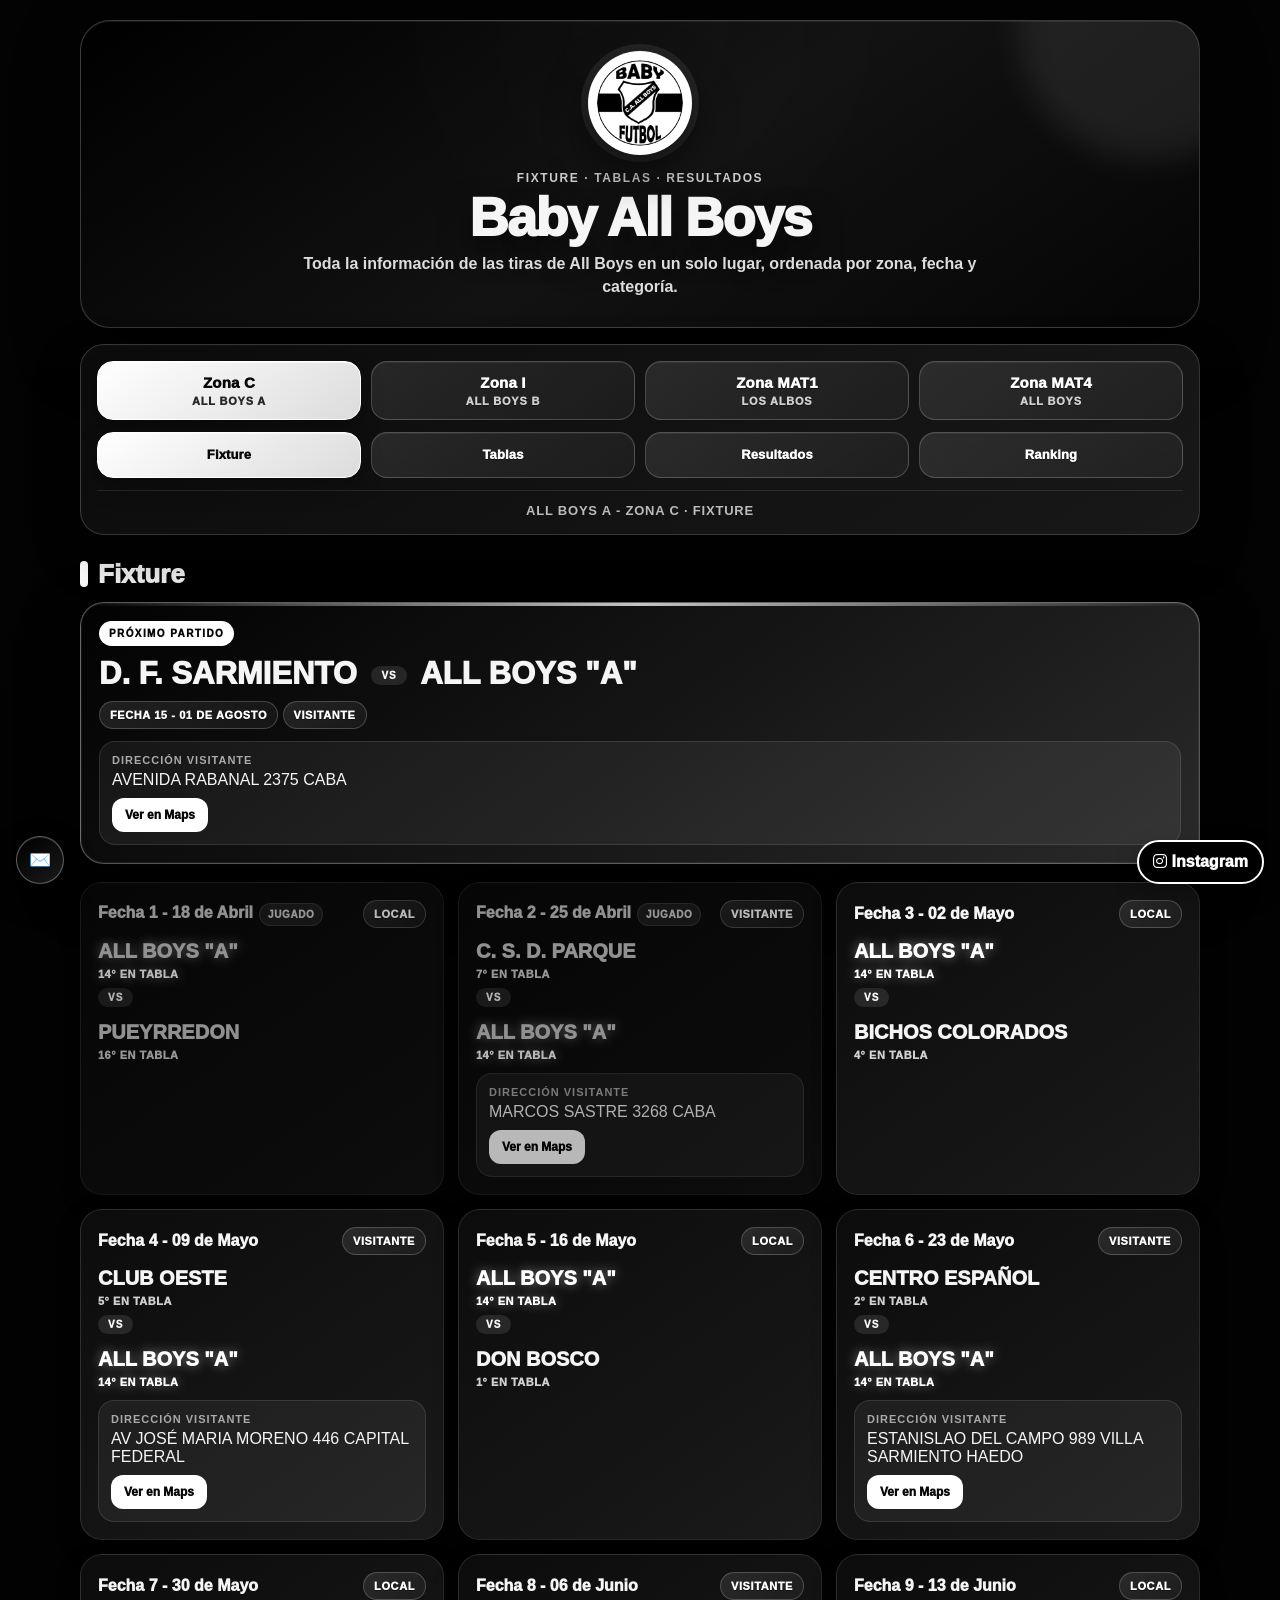
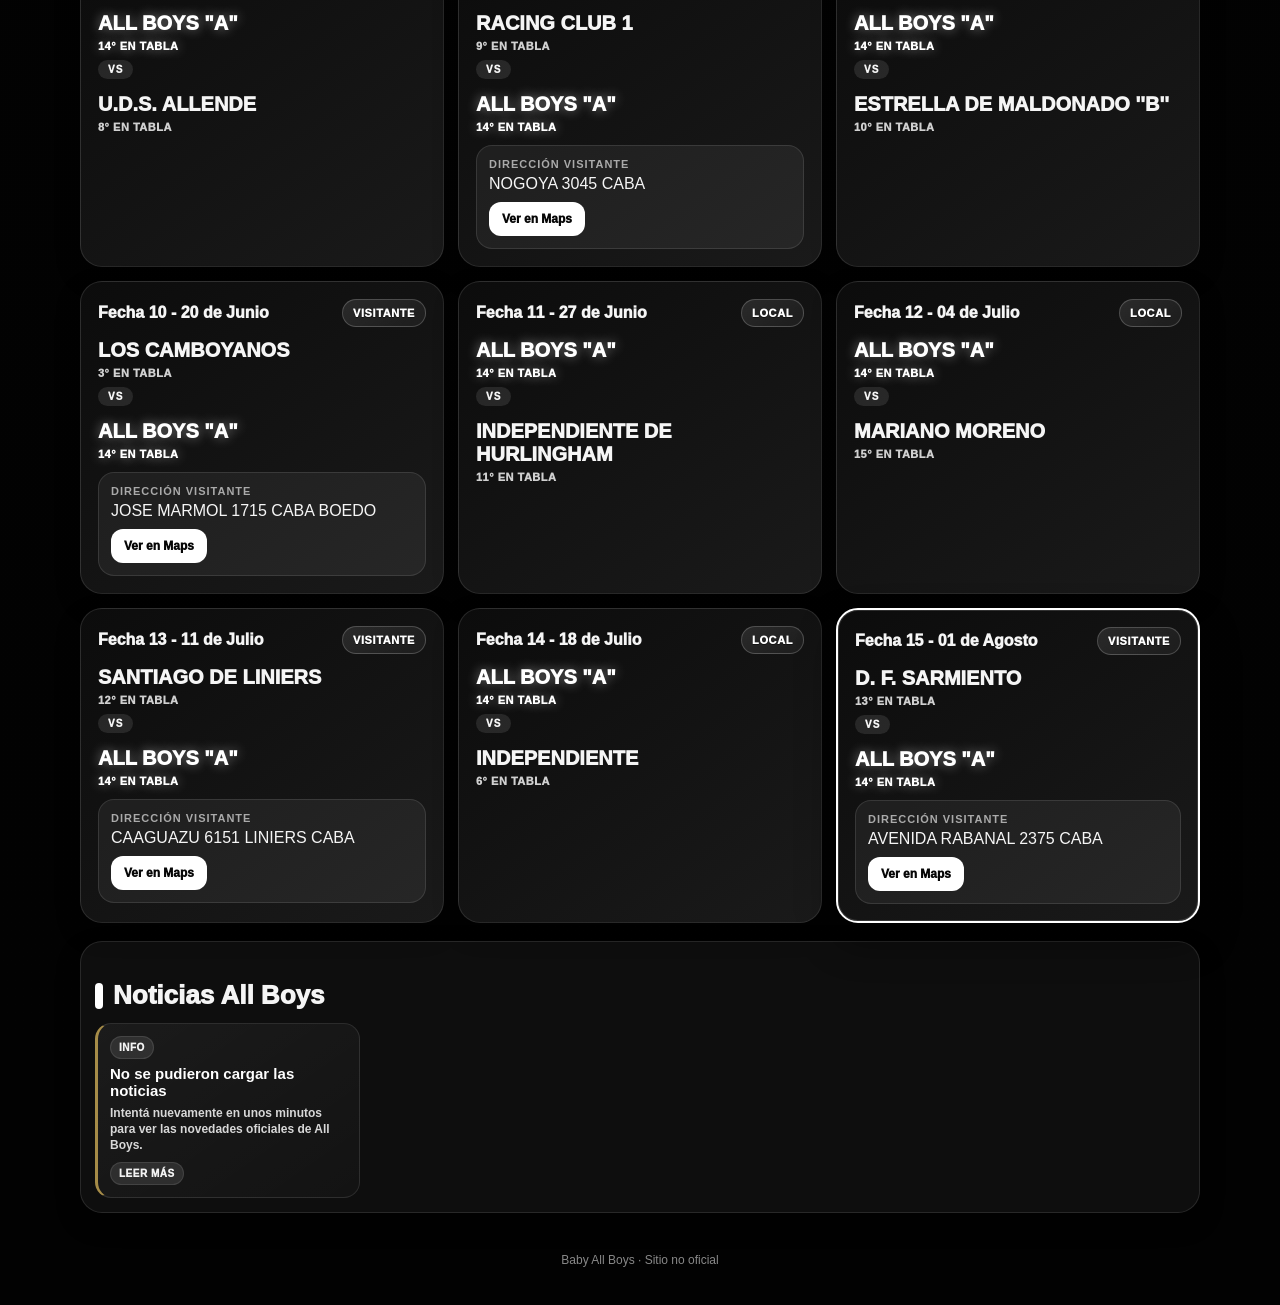
==== index.html @ c0c362a7 "mejora tablas mobile botones sugerencias y posiciones fixture" ====
<!DOCTYPE html>
<html lang="es">
<head>
  <meta charset="UTF-8" />
  <meta name="viewport" content="width=device-width, initial-scale=1.0" />
  <meta name="theme-color" content="#070707" />
  <title>Baby All Boys</title>
  <link rel="icon" href="data:," />
  <link rel="stylesheet" href="https://cdnjs.cloudflare.com/ajax/libs/font-awesome/6.5.0/css/all.min.css" />
  <style>
    :root{
      --bg:#070707;--panel:rgba(17,17,17,.88);--panel2:#151515;--card:#101010;--line:rgba(255,255,255,.11);
      --text:#f5f5f5;--muted:#aaa;--soft:#d6d6d6;--white:#fff;--black:#050505;--radius:22px;
      --shadow:0 18px 45px rgba(0,0,0,.42);--shadow2:0 10px 24px rgba(0,0,0,.28)
    }
    *{box-sizing:border-box} html{scroll-behavior:smooth} body{margin:0;padding:16px;background:linear-gradient(rgba(0,0,0,.63),rgba(0,0,0,.72)),url("fondo.png") center/cover fixed no-repeat,#070707;color:var(--text);font-family:Arial,Helvetica,sans-serif;min-height:100vh}.app{max-width:1120px;margin:auto}.oculto{display:none!important}button{font-family:inherit;cursor:pointer;border:0}.hero{position:relative;overflow:hidden;border:1px solid var(--line);border-radius:30px;padding:22px 18px;margin:4px auto 16px;background:linear-gradient(145deg,rgba(0,0,0,.92),rgba(24,24,24,.9));box-shadow:var(--shadow);text-align:center}.hero:before{content:"";position:absolute;inset:-120px -80px auto auto;width:260px;height:260px;border-radius:50%;background:rgba(255,255,255,.08);filter:blur(16px)}.hero-logo{width:104px;height:104px;object-fit:contain;background:#fff;border-radius:50%;padding:9px;box-shadow:0 16px 34px rgba(0,0,0,.45);position:relative;z-index:1}.hero-kicker{margin-top:12px;color:#ccc;font-size:12px;font-weight:900;text-transform:uppercase;letter-spacing:1.6px}.hero h1{font-size:clamp(31px,7vw,54px);line-height:.95;margin:7px 0 9px;font-weight:1000;letter-spacing:-1.5px}.hero p{margin:0 auto;max-width:720px;color:#ddd;line-height:1.45;font-weight:700}.hero-actions{display:flex;gap:10px;flex-wrap:wrap;justify-content:center;margin-top:16px}.hero-btn{border-radius:999px;padding:13px 17px;font-weight:1000;border:1px solid rgba(255,255,255,.16);background:#fff;color:#080808;text-decoration:none}.hero-btn.sec{background:rgba(255,255,255,.07);color:#fff}.panel{background:var(--panel);backdrop-filter:blur(10px);border:1px solid var(--line);border-radius:24px;padding:16px;margin-bottom:20px;box-shadow:var(--shadow2)}.grupo-botones{display:flex;gap:10px;flex-wrap:wrap;justify-content:center}.zona-btn,.vista-btn,.sub-btn{min-height:46px;border-radius:16px;padding:12px 16px;font-weight:1000;background:rgba(255,255,255,.06);color:#f7f7f7;border:1px solid rgba(255,255,255,.1);box-shadow:inset 0 1px 0 rgba(255,255,255,.06)}.zona-btn{min-width:165px}.zona-btn small{display:block;margin-top:4px;color:#aaa;font-size:11px;text-transform:uppercase;letter-spacing:.8px}.zona-btn.activo,.vista-btn.activo,.sub-btn.activo{background:#fff;color:#090909;border-color:#fff}.zona-btn.activo small{color:#333}.grupo-vistas{margin-top:12px}.titulo-actual{text-align:center;margin-top:12px;padding-top:12px;border-top:1px solid var(--line);font-size:13px;font-weight:900;color:#bbb;text-transform:uppercase;letter-spacing:.8px}.section-title{display:flex;align-items:center;gap:10px;margin:24px 0 12px;font-size:26px;font-weight:1000}.section-title:before{content:"";width:8px;height:26px;border-radius:999px;background:#fff}.bloque,.card{background:rgba(15,15,15,.94);border:1px solid var(--line);border-radius:22px;box-shadow:var(--shadow2);padding:16px;margin-bottom:14px}.muted,.vacio,.estado-carga,.estado-error{color:#b8b8b8;font-weight:800;text-align:center;padding:18px}.fixture-grid{display:grid;grid-template-columns:repeat(auto-fit,minmax(280px,1fr));gap:14px}.fixture-card{position:relative;overflow:hidden;border-radius:22px;padding:17px;background:linear-gradient(145deg,#0c0c0c,#1a1a1a);border:1px solid var(--line);box-shadow:var(--shadow2)}.fixture-card.proximo{border:2px solid #fff}.fixture-top{display:flex;justify-content:space-between;gap:10px;align-items:center}.chip{display:inline-flex;align-items:center;justify-content:center;border-radius:999px;padding:7px 10px;background:rgba(255,255,255,.1);border:1px solid rgba(255,255,255,.12);font-size:11px;font-weight:1000;text-transform:uppercase;letter-spacing:.6px}.fixture-fecha{font-weight:1000}.team-line{font-size:20px;font-weight:1000;margin-top:12px}.equipo-allboys{text-shadow:0 0 12px rgba(255,255,255,.45);color:#fff}.vs-pill{display:inline-block;margin:8px 0 2px;border-radius:999px;padding:4px 10px;background:rgba(255,255,255,.1);font-size:10px;font-weight:1000;letter-spacing:1px}.map-box{margin-top:12px;border-radius:16px;padding:12px;background:rgba(255,255,255,.06);border:1px solid rgba(255,255,255,.11)}.map-box strong{display:block;font-size:11px;text-transform:uppercase;letter-spacing:1px;color:#aaa;margin-bottom:5px}.map-link{display:inline-flex;margin-top:9px;background:#fff;color:#070707;border-radius:12px;padding:10px 13px;text-decoration:none;font-weight:1000;font-size:12px}.next-card{background:linear-gradient(135deg,#050505,#1b1b1b);border:1px solid rgba(255,255,255,.18);border-radius:24px;padding:18px;margin-bottom:18px;box-shadow:var(--shadow);overflow:hidden}.next-label{font-size:10px;font-weight:1000;letter-spacing:1.4px;text-transform:uppercase;color:#ddd}.next-teams{font-size:clamp(18px,4.8vw,31px);font-weight:1000;line-height:1.14;margin:10px 0;word-break:normal}.next-team-name{display:inline}.next-card .vs-pill{vertical-align:middle;margin:4px 6px}.fechas-pills{display:flex;flex-wrap:wrap;gap:9px;margin:8px 0 14px}.fecha-pill{display:inline-flex;align-items:center;justify-content:center;min-width:54px;min-height:42px;border-radius:999px;padding:10px 15px;background:rgba(255,255,255,.07);color:#fff;border:1px solid rgba(255,255,255,.13);font-weight:1000;box-shadow:inset 0 1px 0 rgba(255,255,255,.05);transition:.18s ease}.fecha-pill:hover{background:rgba(255,255,255,.13);transform:translateY(-1px)}.fecha-pill.activa{background:#fff;color:#070707;border-color:#fff;box-shadow:0 8px 18px rgba(0,0,0,.25)}.fecha-panel{margin-top:12px}@media(max-width:760px){.fechas-pills{gap:7px}.fecha-pill{min-width:48px;min-height:40px;padding:9px 12px;font-size:13px}}.accordion{display:grid;gap:10px}.acc-item{border-radius:18px;overflow:hidden;border:1px solid var(--line);background:rgba(255,255,255,.03)}.acc-btn{width:100%;display:flex;align-items:center;justify-content:space-between;gap:10px;padding:14px 15px;background:rgba(255,255,255,.05);color:#fff;font-weight:1000;text-align:left}.acc-btn.activo{background:#fff;color:#080808}.acc-body{padding:12px}.tabla-wrap{overflow-x:auto;border:1px solid var(--line);border-radius:18px;background:#111}table{width:100%;border-collapse:collapse;min-width:650px}th,td{padding:12px 10px;border-bottom:1px solid rgba(255,255,255,.08);font-size:14px;text-align:center}th{background:#000;color:#fff;font-weight:1000}td:nth-child(2),th:nth-child(2){text-align:left}.fila-all-boys td{background:#252525!important;font-weight:1000;border-left:4px solid #fff}.result-card{border-radius:24px;background:rgba(14,14,14,.96);border:1px solid var(--line);padding:16px;margin-bottom:14px}.result-head{display:grid;grid-template-columns:1fr auto 1fr;gap:12px;align-items:center;border-bottom:1px solid var(--line);padding-bottom:14px;margin-bottom:14px}.result-team{text-align:center;min-width:0}.result-team-name{font-size:18px;font-weight:1000;line-height:1.15}.result-meta{margin-top:8px;display:flex;gap:6px;justify-content:center;flex-wrap:wrap}.meta-chip{font-size:12px;font-weight:1000;border-radius:999px;padding:6px 9px;background:rgba(255,255,255,.08);border:1px solid rgba(255,255,255,.1);color:#ddd}.result-vs{font-size:11px;font-weight:1000;color:#aaa;letter-spacing:1px}.results-table{width:100%;min-width:0;table-layout:fixed}.results-table th,.results-table td{font-size:14px;padding:11px 8px;text-align:center!important;vertical-align:middle}.results-table th:nth-child(1),.results-table td:nth-child(1){text-align:left!important;width:105px}.score-cell{font-size:20px;font-weight:1000;white-space:nowrap}.resultado-num{display:inline-flex;align-items:center;justify-content:center;min-width:34px;min-height:30px;border-radius:10px;background:rgba(255,255,255,.06);font-weight:1000}.mini-next{margin-top:12px;border:1px dashed rgba(255,255,255,.18);border-radius:18px;padding:13px;background:rgba(255,255,255,.04)}.mini-next-title{font-size:11px;font-weight:1000;color:#aaa;text-transform:uppercase;letter-spacing:1px}.mini-next-text{margin-top:5px;font-weight:900}.rank-toolbar{display:flex;gap:10px;flex-wrap:wrap;justify-content:center;margin-bottom:12px}.ranking-cats{display:flex;gap:8px;flex-wrap:wrap;justify-content:center;margin-bottom:12px}.stat-grid{display:grid;grid-template-columns:repeat(auto-fit,minmax(120px,1fr));gap:10px;margin:12px 0}.stat{background:rgba(255,255,255,.05);border:1px solid rgba(255,255,255,.08);border-radius:16px;padding:12px;text-align:center}.stat b{display:block;font-size:20px}.stat span{font-size:11px;font-weight:900;color:#aaa;text-transform:uppercase}.footer-mini{text-align:center;color:#888;font-size:12px;padding:22px 0}.instagram{position:fixed;right:16px;bottom:16px;background:#000;border:2px solid #fff;border-radius:999px;color:#fff;text-decoration:none;padding:11px 14px;font-weight:1000;z-index:9999;box-shadow:var(--shadow2)}@media(max-width:760px){body{padding:12px}.hero{padding:20px 14px;border-radius:24px}.hero-logo{width:88px;height:88px}.panel{padding:13px;border-radius:20px}.grupo-botones{flex-direction:column}.zona-btn,.vista-btn,.sub-btn{width:100%}.section-title{font-size:22px}.next-card{padding:16px;border-radius:22px}.next-teams{font-size:18px;line-height:1.2}.next-team-name{display:block}.next-card .vs-pill{margin:7px 0}.result-card{padding:12px;border-radius:20px}.result-head{grid-template-columns:minmax(0,1fr) 34px minmax(0,1fr);gap:6px;align-items:center;padding:12px 6px 14px;margin-bottom:12px}.result-vs{order:0;text-align:center;font-size:10px;align-self:center;color:#d5d5d5}.result-team-name{font-size:14px;line-height:1.15;min-height:32px;display:flex;align-items:center;justify-content:center;text-align:center;word-break:normal;overflow-wrap:anywhere}.result-meta{gap:5px;margin-top:7px}.meta-chip{font-size:10px;padding:5px 7px}.results-table th,.results-table td{font-size:13px;padding:10px 6px}.score-cell{font-size:18px}.instagram{font-size:12px;padding:10px 12px}.tabla-wrap table{min-width:620px}.results-table{min-width:0!important}.team-line{font-size:18px}}
  
/* ===== MOBILE NAV PRO: zonas 2x2 y secciones 3 columnas ===== */
@media(max-width:760px){
  #botones-zona{
    display:grid!important;
    grid-template-columns:1fr 1fr;
    gap:10px;
    align-items:stretch;
  }

  #botones-zona .zona-btn{
    width:100%!important;
    min-width:0!important;
    min-height:66px;
    padding:12px 8px;
    display:flex;
    flex-direction:column;
    justify-content:center;
    align-items:center;
    text-align:center;
    line-height:1.05;
    border-radius:18px;
  }

  #botones-zona .zona-btn small{
    margin-top:6px;
    font-size:10px;
    line-height:1.1;
    letter-spacing:.7px;
  }

  #botones-vista{
    display:grid!important;
    grid-template-columns:repeat(3,1fr);
    gap:8px;
    align-items:stretch;
    margin-top:13px;
  }

  #botones-vista .vista-btn{
    width:100%!important;
    min-width:0!important;
    min-height:46px;
    padding:11px 4px;
    font-size:12px;
    border-radius:16px;
    text-align:center;
  }

  .titulo-actual{
    margin-top:13px;
    font-size:12px;
  }
}

@media(max-width:380px){
  #botones-vista .vista-btn{
    font-size:11px;
    padding-left:2px;
    padding-right:2px;
  }

  #botones-zona .zona-btn{
    min-height:62px;
    font-size:13px;
  }
}

button,
a{
  touch-action:manipulation;
}

.hero-btn,
.map-link,
.instagram{
  -webkit-tap-highlight-color:rgba(255,255,255,.18);
}

.hero-btn{
  display:inline-flex;
}

@media(max-width:760px){
  body{
    background-attachment:scroll;
  }

  .hero-btn,
  .map-link{
    min-height:44px;
    align-items:center;
    justify-content:center;
  }
}

.noticias-allboys{background:rgba(15,15,15,.94);border:1px solid var(--line);border-radius:22px;box-shadow:var(--shadow2);padding:14px;margin:18px 0}
.noticias-grid{display:grid;gap:10px}
.noticia-card{position:relative;display:block;overflow:hidden;border:1px solid rgba(255,255,255,.1);border-left:3px solid rgba(215,181,90,.75);border-radius:16px;background:linear-gradient(145deg,rgba(255,255,255,.055),rgba(255,255,255,.025));padding:12px;color:#fff;text-decoration:none;animation:noticiaIn .38s ease both;transition:transform .18s ease,border-color .18s ease,background .18s ease}
.noticia-card:before{content:"";position:absolute;inset:0 auto 0 -70%;width:45%;background:linear-gradient(90deg,transparent,rgba(255,255,255,.11),transparent);transform:skewX(-16deg);transition:left .45s ease}
.noticia-card:hover{background:rgba(255,255,255,.08);border-color:rgba(255,255,255,.22);transform:translateY(-2px)}
.noticia-card:hover:before{left:120%}
.noticia-card span{display:inline-flex;border-radius:999px;background:rgba(255,255,255,.1);border:1px solid rgba(255,255,255,.1);padding:5px 8px;color:#f3f3f3;font-size:10px;font-weight:1000;text-transform:uppercase;letter-spacing:.5px}
.noticia-card strong{display:block;margin:6px 0 5px;font-size:15px;line-height:1.15}
.noticia-card small{display:block;color:#bdbdbd;font-size:11px;font-weight:900;margin-bottom:6px}
.noticia-card p{margin:0;color:#d8d8d8;font-size:12px;line-height:1.35;font-weight:800}
.noticia-more{display:inline-flex;margin-top:9px;color:#fff;font-size:11px;font-weight:1000;text-transform:uppercase;letter-spacing:.7px}
@keyframes noticiaIn{from{opacity:0;transform:translateY(6px)}to{opacity:1;transform:translateY(0)}}
@media(min-width:760px){.noticias-grid{grid-template-columns:repeat(4,1fr)}}
.hero-actions:empty{display:none}.prode-callout{display:grid;gap:12px;align-items:center;background:linear-gradient(135deg,#050505,#191919);border:1px solid rgba(255,255,255,.14);border-radius:22px;padding:16px;margin:18px 0;box-shadow:var(--shadow2)}
.prode-callout h2{margin:0;font-size:24px}.prode-callout p{margin:6px 0 0;color:#d8d8d8;font-weight:800;line-height:1.4}.prode-callout .hero-btn{width:max-content}
@media(min-width:760px){.prode-callout{grid-template-columns:1fr auto}}

.fecha-summary{position:relative;overflow:hidden;border-radius:24px;padding:17px;margin:0 0 14px;background:linear-gradient(145deg,#030303,#171717 58%,#242424);border:1px solid rgba(255,255,255,.18);box-shadow:var(--shadow)}
.fecha-summary.ganada{border-color:rgba(255,255,255,.72);box-shadow:0 16px 34px rgba(0,0,0,.45),0 0 0 1px rgba(255,255,255,.16) inset}
.fecha-summary.perdida{border-color:rgba(120,120,120,.55)}
.fecha-summary.empatada{border-color:rgba(205,205,205,.58)}
.fecha-summary-top{display:flex;justify-content:space-between;gap:12px;align-items:flex-start}
.fecha-summary h3{margin:0;font-size:24px;line-height:1;font-weight:1000}
.fecha-summary-match{margin-top:8px;font-size:15px;font-weight:1000;color:#f3f3f3;line-height:1.25}
.fecha-summary-score{margin-top:10px;color:#d8d8d8;font-weight:900;line-height:1.35}
.fecha-badge{display:inline-flex;align-items:center;justify-content:center;white-space:nowrap;border-radius:999px;padding:8px 10px;background:#fff;color:#070707;font-size:10px;font-weight:1000;letter-spacing:.8px;text-transform:uppercase}
.fecha-summary.perdida .fecha-badge{background:#333;color:#eee;border:1px solid rgba(255,255,255,.18)}
.fecha-summary.empatada .fecha-badge{background:linear-gradient(135deg,#efefef,#aaa);color:#070707}
.fecha-stats{display:grid;grid-template-columns:repeat(4,1fr);gap:8px;margin:14px 0}
.fecha-stat{border-radius:16px;background:rgba(255,255,255,.065);border:1px solid rgba(255,255,255,.1);padding:10px;text-align:center}
.fecha-stat b{display:block;font-size:20px;line-height:1}
.fecha-stat span{display:block;margin-top:4px;color:#aaa;font-size:10px;font-weight:1000;text-transform:uppercase;letter-spacing:.7px}
.fecha-summary-note{display:grid;gap:7px;color:#e8e8e8;font-weight:900;line-height:1.3}
.fecha-summary-note small{color:#bdbdbd;font-size:12px;font-weight:900}
@media(max-width:760px){.fecha-summary{padding:14px;border-radius:21px}.fecha-summary-top{display:grid;gap:10px}.fecha-summary h3{font-size:22px}.fecha-badge{width:max-content}.fecha-stats{grid-template-columns:repeat(2,1fr)}}
/* Produccion visual: portada, navegacion y fixture */
.hero{isolation:isolate;padding:30px 20px 28px;background:linear-gradient(145deg,rgba(0,0,0,.94),rgba(20,20,20,.9) 52%,rgba(5,5,5,.96)),radial-gradient(circle at 50% 0,rgba(255,255,255,.16),transparent 42%);border-color:rgba(255,255,255,.2);box-shadow:0 26px 60px rgba(0,0,0,.52),inset 0 1px 0 rgba(255,255,255,.08)}
.hero:after{content:"";position:absolute;inset:0;background:linear-gradient(90deg,transparent,rgba(255,255,255,.08),transparent);transform:translateX(-120%) skewX(-16deg);animation:heroShine 6s ease-in-out infinite;z-index:-1}
.hero-logo{box-shadow:0 18px 42px rgba(0,0,0,.55),0 0 0 7px rgba(255,255,255,.08)}
.hero h1{text-shadow:0 14px 30px rgba(0,0,0,.55)}
@keyframes heroShine{0%,68%{transform:translateX(-120%) skewX(-16deg)}100%{transform:translateX(130%) skewX(-16deg)}}
.panel{border-color:rgba(255,255,255,.17);background:linear-gradient(145deg,rgba(12,12,12,.94),rgba(28,28,28,.86));box-shadow:0 20px 46px rgba(0,0,0,.38)}
#botones-zona,#botones-vista{display:grid!important;width:100%;gap:10px}
#botones-zona{grid-template-columns:repeat(4,minmax(0,1fr))}
#botones-vista{grid-template-columns:repeat(4,minmax(0,1fr));margin-top:12px}
#botones-zona .zona-btn,#botones-vista .vista-btn{width:100%;min-width:0}
.zona-btn,.vista-btn,.fecha-pill{transition:transform .18s ease,border-color .18s ease,background .18s ease,box-shadow .18s ease}
.zona-btn:hover,.vista-btn:hover{transform:translateY(-1px);border-color:rgba(255,255,255,.24);background:rgba(255,255,255,.1)}
.fechas-pills{display:grid;grid-template-columns:repeat(auto-fit,minmax(86px,1fr));gap:9px;width:100%;margin:8px 0 14px}
.fecha-pill{width:100%;min-width:0;border-radius:14px}
.next-card{position:relative;border:1px solid rgba(255,255,255,.32);background:linear-gradient(145deg,#020202,#171717 55%,#2a2a2a);box-shadow:0 24px 56px rgba(0,0,0,.5),0 0 0 1px rgba(255,255,255,.06) inset}
.next-card:before{content:"";position:absolute;inset:0 0 auto;height:3px;background:linear-gradient(90deg,transparent,#fff,transparent);opacity:.75}
.next-label{display:inline-flex;border-radius:999px;padding:7px 10px;background:#fff;color:#080808}
.fixture-card.jugado{opacity:.72;background:linear-gradient(145deg,#090909,#121212);border-color:rgba(255,255,255,.09)}
.fixture-card.jugado:not(.proximo) .team-line,.fixture-card.jugado:not(.proximo) .fixture-fecha{color:#c8c8c8}
.fixture-card.proximo{opacity:1;border-color:#fff;box-shadow:0 18px 38px rgba(0,0,0,.45),0 0 0 1px rgba(255,255,255,.14) inset}
.fixture-status{display:inline-flex;margin-left:6px;border-radius:999px;padding:5px 8px;background:rgba(255,255,255,.08);border:1px solid rgba(255,255,255,.1);font-size:10px;font-weight:1000;color:#cfcfcf;text-transform:uppercase;letter-spacing:.6px}
.suggestion-link{position:fixed;left:16px;bottom:16px;width:46px;height:46px;display:inline-flex;align-items:center;justify-content:center;background:rgba(0,0,0,.86);border:1px solid rgba(255,255,255,.28);border-radius:999px;color:#fff;text-decoration:none;font-size:18px;font-weight:1000;z-index:9999;box-shadow:var(--shadow2);backdrop-filter:blur(8px)}
.suggestion-link:hover{background:#fff;color:#070707}
.fixture-card.jugado{cursor:pointer}
.fixture-card:not(.jugado):not(.proximo){cursor:default}
.tabla-pos{display:block;margin-top:5px;color:#aaa;font-size:11px;font-weight:1000;text-transform:uppercase;letter-spacing:.5px}
body.modo-insta .hero,body.modo-insta .grupo-vistas,body.modo-insta .titulo-actual,body.modo-insta main,body.modo-insta .noticias-allboys,body.modo-insta .footer-mini,body.modo-insta .instagram,body.modo-insta .suggestion-link,body.modo-insta .prode-callout{display:none!important}
body.modo-insta .panel{margin-top:18px}
body.modo-insta.zona-elegida main{display:block!important}
@media(max-width:760px){.hero{padding:24px 14px}.panel{padding:14px}#botones-zona{grid-template-columns:1fr 1fr!important}#botones-vista{grid-template-columns:repeat(2,minmax(0,1fr))!important}.fechas-pills{grid-template-columns:repeat(auto-fit,minmax(72px,1fr));gap:7px}.suggestion-link{left:12px;bottom:12px;width:44px;height:44px;font-size:17px}}
.ranking-panel{display:grid;gap:14px}
.ranking-resumen{display:grid;grid-template-columns:repeat(auto-fit,minmax(150px,1fr));gap:10px}
.ranking-dato-destacado{border-radius:18px;padding:13px;background:linear-gradient(145deg,rgba(255,255,255,.1),rgba(255,255,255,.035));border:1px solid rgba(255,255,255,.12);box-shadow:var(--shadow2)}
.ranking-dato-destacado b{display:block;font-size:22px;line-height:1.05}
.ranking-dato-destacado span{display:block;margin-top:5px;color:#aaa;font-size:10px;font-weight:1000;text-transform:uppercase;letter-spacing:.7px}
.ranking-grid{display:grid;grid-template-columns:repeat(auto-fit,minmax(245px,1fr));gap:12px}
.ranking-card{border-radius:22px;padding:15px;background:linear-gradient(145deg,#0a0a0a,#191919);border:1px solid rgba(255,255,255,.13);box-shadow:var(--shadow2)}
.ranking-card.sin-datos{opacity:.72}
.ranking-card-top{display:flex;justify-content:space-between;align-items:flex-start;gap:10px;margin-bottom:12px}
.ranking-categoria{font-size:27px;font-weight:1000;line-height:1}
.ranking-badge{display:inline-flex;border-radius:999px;padding:7px 9px;background:#fff;color:#080808;font-size:10px;font-weight:1000;text-transform:uppercase;letter-spacing:.7px;white-space:nowrap}
.ranking-badge.bien{background:#d8d8d8}.ranking-badge.parejo{background:#7d7d7d;color:#fff}.ranking-badge.levantar{background:#2e2e2e;color:#eee;border:1px solid rgba(255,255,255,.15)}
.ranking-stats{display:grid;grid-template-columns:repeat(4,1fr);gap:7px;margin:10px 0}
.ranking-mini{border-radius:14px;padding:9px;background:rgba(255,255,255,.055);border:1px solid rgba(255,255,255,.08);text-align:center}
.ranking-mini b{display:block;font-size:17px}.ranking-mini span{display:block;margin-top:4px;color:#aaa;font-size:9px;font-weight:1000;text-transform:uppercase}
.ranking-lineas{display:grid;gap:7px;margin-top:10px;color:#d6d6d6;font-size:12px;font-weight:900;line-height:1.3}
.ranking-vacio{border-radius:22px;padding:18px;text-align:center;background:rgba(255,255,255,.045);border:1px solid rgba(255,255,255,.1);color:#cfcfcf;font-weight:900}
@media(max-width:760px){.ranking-grid{grid-template-columns:1fr}.ranking-categoria{font-size:24px}}
/* Jerarquia mobile: zonas primero, vistas separadas */
.zona-btn{min-height:58px;font-size:15px;letter-spacing:.2px}
.vista-btn{min-height:46px;font-size:13px;letter-spacing:.15px}
@media(max-width:760px){
  .panel{padding:15px}
  #botones-zona{gap:10px}
  #botones-zona .zona-btn{min-height:74px;padding:13px 8px;font-size:15px;line-height:1.05;border-radius:18px}
  #botones-zona .zona-btn small{font-size:10px;line-height:1.1}
  #botones-vista{position:relative;margin-top:30px;padding-top:30px;gap:8px}
  #botones-vista:before{content:"";position:absolute;top:10px;left:0;right:0;height:1px;background:linear-gradient(90deg,transparent,rgba(255,255,255,.34),transparent)}
  #botones-vista:after{content:"Seleccioná qué querés ver";position:absolute;top:0;left:50%;transform:translateX(-50%);padding:0 10px;background:linear-gradient(145deg,rgba(12,12,12,.96),rgba(24,24,24,.94));color:#bdbdbd;font-size:10px;font-weight:1000;text-transform:uppercase;letter-spacing:.9px;white-space:nowrap}
  #botones-vista .vista-btn{min-height:50px;padding:10px 6px;font-size:12px;border-radius:15px}
}

/* Ajustes finales mobile: tablas sin scroll lateral, botones mas legibles y fixture con posiciones */
.zona-btn,.vista-btn,.fecha-pill,.chip{
  border-color:rgba(255,255,255,.2);
  background:linear-gradient(145deg,rgba(255,255,255,.105),rgba(255,255,255,.045));
  color:#fff;
  text-shadow:0 1px 0 rgba(0,0,0,.45);
}
.zona-btn.activo,.vista-btn.activo,.fecha-pill.activa{
  background:linear-gradient(145deg,#fff,#dcdcdc);
  color:#070707;
  border-color:#fff;
  text-shadow:none;
  box-shadow:0 10px 22px rgba(0,0,0,.28),inset 0 1px 0 rgba(255,255,255,.65);
}
.zona-btn small{color:#d0d0d0}
.zona-btn.activo small{color:#262626}
.suggestion-link{
  width:48px;
  height:48px;
  background:linear-gradient(145deg,rgba(0,0,0,.92),rgba(28,28,28,.9));
  border-color:rgba(255,255,255,.34);
  box-shadow:0 14px 32px rgba(0,0,0,.42),inset 0 1px 0 rgba(255,255,255,.08);
  transition:transform .18s ease,background .18s ease,color .18s ease;
}
.suggestion-link:hover{transform:translateY(-1px)}
.tabla-pos{color:#d0d0d0}
.equipo-allboys .tabla-pos{color:#fff}
@media(max-width:760px){
  .tabla-wrap{overflow-x:hidden}
  .tabla-wrap table:not(.results-table){
    min-width:0!important;
    width:100%;
    table-layout:fixed;
  }
  .tabla-wrap table:not(.results-table) th,
  .tabla-wrap table:not(.results-table) td{
    padding:9px 4px;
    font-size:11px;
    line-height:1.15;
    white-space:normal;
    overflow-wrap:anywhere;
  }
  .tabla-wrap table:not(.results-table) th:nth-child(1),
  .tabla-wrap table:not(.results-table) td:nth-child(1){
    width:28px;
  }
  .tabla-wrap table:not(.results-table) th:nth-child(2),
  .tabla-wrap table:not(.results-table) td:nth-child(2){
    width:38%;
    text-align:left;
  }
  .fila-all-boys td{border-left-width:3px}
  .suggestion-link{left:12px;bottom:12px;width:44px;height:44px;font-size:16px}
}
</style>
</head>
<body>

<div class="app">
  <section class="hero">
    <img src="logo.png" class="hero-logo" alt="Baby All Boys" width="112" height="112" decoding="async" fetchpriority="high" />
    <div class="hero-kicker">Fixture · Tablas · Resultados</div>
    <h1>Baby All Boys</h1>
    <p>Toda la información de las tiras de All Boys en un solo lugar, ordenada por zona, fecha y categoría.</p>
  </section>

  <a href="https://instagram.com/baby_allboys" target="_blank" rel="noopener noreferrer" class="instagram"><i class="fab fa-instagram"></i> Instagram</a>
  <a class="suggestion-link" href="mailto:emanuellorencio@gmail.com?subject=Sugerencia%20Baby%20All%20Boys&body=Hola%2C%20quiero%20sugerir%3A" aria-label="Enviar sugerencia" title="Enviar sugerencia">✉️</a>

  <div class="panel">
    <div class="grupo-botones" id="botones-zona">
      <button class="zona-btn" onclick="cambiarZona('c','ALL BOYS')" id="btn-zona-c">Zona C<small>All Boys A</small></button>
      <button class="zona-btn" onclick="cambiarZona('i','ALL BOYS')" id="btn-zona-i">Zona I<small>All Boys B</small></button>
      <button class="zona-btn" onclick="cambiarZona('mat1','ALBOS')" id="btn-zona-mat1">Zona MAT1<small>Los Albos</small></button>
      <button class="zona-btn" onclick="cambiarZona('mat4','ALL BOYS')" id="btn-zona-mat4">Zona MAT4<small>All Boys</small></button>
    </div>
    <div class="grupo-botones grupo-vistas" id="botones-vista">
      <button class="vista-btn" onclick="mostrarVista('fixture')" id="btn-vista-fixture">Fixture</button>
      <button class="vista-btn" onclick="mostrarVista('tablas')" id="btn-vista-tablas">Tablas</button>
      <button class="vista-btn" onclick="mostrarVista('resultados')" id="btn-vista-resultados">Resultados</button>
      <button class="vista-btn" onclick="mostrarVista('ranking')" id="btn-vista-ranking">Ranking</button>
    </div>
    <div class="titulo-actual" id="titulo-actual"></div>
  </div>

  <main id="contenedor-principal">
    <section id="vista-fixture" class="vista-panel"><div class="section-title">Fixture</div><div id="contenedor-proximo-partido"></div><div id="contenedor-fixture" class="bloque estado-carga">Cargando...</div></section>
    <section id="vista-tablas" class="vista-panel oculto"><div class="section-title">Tablas</div><div id="contenido-tablas"></div></section>
    <section id="vista-resultados" class="vista-panel oculto"><div class="section-title">Resultados</div><div id="contenido-resultados"></div></section>
    <section id="vista-ranking" class="vista-panel oculto"><div class="section-title">Ranking por categoría</div><div id="contenido-ranking"></div></section>
    
  </main>

  <section class="prode-callout oculto" id="prode-mundial" aria-hidden="true">
    <div>
      <h2>Prode Mundial</h2>
      <p>Jugá el Prode Mundial con la comunidad de Baby All Boys. Cargá tus pronósticos, seguí el ranking y competí fecha a fecha.</p>
    </div>
    <a class="hero-btn" href="prode-mundial.html">Entrar al Prode</a>
  </section>

  <section class="noticias-allboys" id="seccion-noticias-allboys">
    <div class="section-title">Noticias All Boys</div>
    <div id="noticias-allboys" class="noticias-grid"></div>
  </section>
  <div class="footer-mini">Baby All Boys · Sitio no oficial</div>
</div>
<script>
const ZONA_CONFIG={c:{nombre:'All Boys A - Zona C',equipo:'ALL BOYS "A"',etiqueta:'All Boys A',dirLocal:'CHIVILCOY 1998 CABA'},i:{nombre:'All Boys B - Zona I',equipo:'ALL BOYS "B"',etiqueta:'All Boys B',dirLocal:'CHIVILCOY 1998 CABA'},mat1:{nombre:'Los Albos - MAT1',equipo:'LOS ALBOS',etiqueta:'Los Albos',dirLocal:'CHIVILCOY 1998 CABA'},mat4:{nombre:'All Boys - MAT4',equipo:'ALL BOYS',etiqueta:'All Boys MAT4',dirLocal:'CHIVILCOY 1998 CABA'}};
const DIRECCIONES={c:{'PUEYRREDON':'BAZURCO 2922 VILLA PUEYRREDON','C. S. D. PARQUE':'MARCOS SASTRE 3268 CABA','BICHOS COLORADOS':'PUNTA ARENA 1271 CABA','CLUB OESTE':'AV JOSÉ MARIA MORENO 446 CAPITAL FEDERAL','DON BOSCO':'NICOLAS DE ARRIOLA 1833 RAMOS MEJÍA','CENTRO ESPAÑOL':'ESTANISLAO DEL CAMPO 989 VILLA SARMIENTO HAEDO','U.D.S. ALLENDE':'MELINCUE 4656 VILLA DEVOTO','RACING CLUB 1':'NOGOYA 3045 CABA','ESTRELLA DE MALDONADO B':'HUMBOLDT 1731 CABA','LOS CAMBOYANOS':'JOSE MARMOL 1715 CABA BOEDO','INDEPENDIENTE DE HURLINGHAM':'MIRANDA 849 HURLINGHAM','MARIANO MORENO':'CARDOSO 3080 CASTELAR NORTE','SANTIAGO DE LINIERS':'CAAGUAZU 6151 LINIERS CABA','INDEPENDIENTE':'BOYACA 470 CABA','D. F. SARMIENTO':'AVENIDA RABANAL 2375 CABA'},i:{'SOLDATI 32 F. C.':'CONDOR 2975 CABA','CLUB CIENCIA Y LABOR':'CUENCA 1750 CAPITAL FEDERAL','VILLA REAL ROJO':'TINOGASTA 5739 CABA','MARCHIGIANA':'NICASIO OROÑO 457 CABA','LUJAN DE LOS PATRIOTAS':'ERCILLA 7195 CABA','LA MARCA':'VENEZUELA 4170 SAN JUSTO','LUGANO TENNIS CLUB':'MURGUIONDO 3915 VILLA LUGANO CABA','EL TREBOL F. C.':'GANDARA 2840 CABA','LOS ANDES':'SANTA FE 151 LOMAS DE ZAMORA','AÑASCO':'MANUEL A RODRIGUEZ 2650 CAPITAL','LIGA FOMENTO VILLA MITRE':'GAVILAN 1540 CABA','K. A. C.':'JOAQUIN V GONZALEZ 3238 CABA','HURACAN':'URQUIZA 2247 CABA','LOMAS BLANCO':'MANUEL ARTIGAS 667 LOMAS DEL MIRADOR','FATIMA':'AVENIDA GENERAL SAN MARTÍN 3180 LOMAS DEL MIRADOR'},mat1:{'LOS CUERVOS':'VARELA 2640 CABA BOEDO','NUEVA CHICAGO':'AV. LISANDRO DE LA TORRE 2288 MATADEROS','SANELI F.C.':'EVITA 279 VILLA MADERO','CLUB PACIFICO':'SANTO TOME 3845 CABA','CLUB AT. LUGANO':'JOSÉ IGNACIO RUCCI 4170 CABA','VILLA LURO NORTE':'ELPIDIO GONZALEZ 5445 VILLA LURO','FLORES CLUB':'QUIRNO 947 CABA','VILLA HERMINIA':'CROACIA 2843 CIUDADELA','PLATENSE BLANCO':'ZUFRIATEGUI 2021 VTE LOPEZ','A. A. A. J.':'PUNTA ARENA 1271 CABA','C. A. VIRGEN DEL CARMEN':'SANTANDER 5955 VILLA LUGANO CABA','EST. PORTEÑO ROJO':'CRAMER 807 RAMOS MEJIA','C. S. y D. PAMPERO':'COSQUÍN 4048 BUENOS AIRES','ESTRELLA DE BOEDO':'CONSTITUCION 4151 CABA','CLUB LA PATERNAL':'FRAGATA SARMIENTO 1951 CABA'},mat4:{'LOS CARASUCIAS':'VARELA 2640 CABA BOEDO','ALMAFUERTE FUTBOL CLUB':'EL ESPINILLO Y EL TACUAPI CIUDAD EVITA','EROS':'HONDURAS 5153 PALERMO','ALVEAR':'JOSÉ E. RODO 4190 CABA','C. A. ATLANTA':'HUMBOLDT 370/540 CAPITAL FEDERAL','C. A. VERSAILLES BLANCO':'ARREGUI 6750 CABA','V. L. N.':'ELPIDIO GONZALEZ 5445 VILLA LURO','CE. F. F. LA INDEPENDENCIA':'MACHAIN 3480 CABA','COMPLEJO COSTAS CELESTE':'BOEDO 49 CABA','PARQUE PATRICIOS':'ALBERTI 2135 CAPITAL FEDERAL','EL TIFON DE BOYACA':'PUNTA ARENA 1271 CABA','CICLON FORTIN':'PERGAMINO 1551 VILLA LYNCH SAN MARTÍN','SP. PEREYRA':'ALVARADO 2785 CABA','HURACAN TIKI TIKI':'URQUIZA 2247 CABA','C. A. ESTUDIANTES':'LISANDRO DE LA TORRE Y URQUIZA CASEROS'}};
let zonaActual='c',vistaActual='fixture',textoResaltarActual='ALL BOYS';let fixtureData=[],tablasData=null,resultadosData=null;let rankingModo='general',rankingCat='13';let fechaResultadoActual=null;let tablaSeleccionadaActual='general';let cargaActual=0;let modoInsta=false;
const DATA_CACHE={fixture:{},tablas:{},resultados:{},manual:null};
function esc(v){return String(v??'').replace(/&/g,'&amp;').replace(/</g,'&lt;').replace(/>/g,'&gt;').replace(/"/g,'&quot;').replace(/'/g,'&#039;')}
function escapeHtml(v){return esc(v)}
function norm(v){return String(v||'').normalize('NFD').replace(/[\u0300-\u036f]/g,'').replace(/["']/g,'').replace(/\s+/g,' ').trim().toUpperCase()}
const DOMINIOS_NOTICIAS_ALLBOYS=new Set(['caallboys.com.ar','www.caallboys.com.ar','allboysdeprimera.com.ar','www.allboysdeprimera.com.ar']);
function normalizarUrl(url,base=location.href){try{const raw=String(url||'').trim();return raw?new URL(raw,base):null}catch(e){return null}}
function esUrlSegura(url,dominiosPermitidos=DOMINIOS_NOTICIAS_ALLBOYS){const parsed=normalizarUrl(url);return !!parsed&&parsed.protocol==='https:'&&dominiosPermitidos.has(parsed.hostname.toLowerCase())}
function textoSeguro(valor,max=220){return String(valor??'').replace(/<[^>]*>/g,' ').replace(/\s+/g,' ').trim().slice(0,max)}
function limpiarNoticiaAllBoys(item){if(!item||typeof item!=='object')return null;const rawUrl=item.url||item.link||'';const parsed=normalizarUrl(rawUrl);if(!parsed||!esUrlSegura(parsed.href))return null;const titulo=textoSeguro(item.titulo,120);if(!titulo)return null;return{tag:textoSeguro(item.tag||item.fuente||'Actualidad',36)||'Actualidad',fecha:textoSeguro(item.fecha,20),titulo,descripcion:textoSeguro(item.descripcion||item.resumen||'Leé la nota completa en una fuente confiable de All Boys.',220),url:parsed.href}}
function crearNoticiaCard(n){const a=document.createElement('a');a.className='noticia-card';a.href=n.url;a.target='_blank';a.rel='noopener noreferrer';const tag=document.createElement('span');tag.textContent=n.tag;const title=document.createElement('strong');title.textContent=n.titulo;const desc=document.createElement('p');desc.textContent=n.descripcion;const more=document.createElement('span');more.className='noticia-more';more.textContent='Leer más';a.append(tag,title);if(n.fecha){const fecha=document.createElement('small');fecha.textContent=n.fecha;a.appendChild(fecha)}a.append(desc,more);return a}
function esPropio(e,z=zonaActual){return norm(e)===norm(ZONA_CONFIG[z].equipo)||norm(e).includes(norm(ZONA_CONFIG[z].equipo))}
function mapsUrl(d){return `https://www.google.com/maps/search/?api=1&query=${encodeURIComponent(d)}`}
function direccionEquipo(e,z=zonaActual){const m=DIRECCIONES[z]||{};const k=Object.keys(m).find(x=>norm(x)===norm(e));return k?m[k]:''}
function fechaNum(f){const m=String(f||'').match(/(?:Fecha\s*)?(\d+)/i);return m?Number(m[1]):999}
function fechaId(f){const n=fechaNum(f);return n===999?'':`F${n}`}
function parseFecha(texto){const m=String(texto||'').match(/Fecha\s+(\d+)\s*-\s*(\d{1,2})\s+de\s+(.+)/i);const meses={enero:0,febrero:1,marzo:2,abril:3,mayo:4,junio:5,julio:6,agosto:7,septiembre:8,setiembre:8,octubre:9,noviembre:10,diciembre:11};if(!m)return{n:fechaNum(texto),t:Number.MAX_SAFE_INTEGER};const mes=meses[m[3].toLowerCase().trim()];return{n:Number(m[1]),t:mes===undefined?Number.MAX_SAFE_INTEGER:new Date(2026,mes,Number(m[2]),12).getTime()}}
function esFechaJugada(p){const fid=p?.fecha_id||fechaId(p?.fecha);return !!fid&&tieneResultadoCargado(resultadosData?.general?.[fid])}
function ordenarCategorias(cats,z=zonaActual){const orden={c:['2019','2013','2018','2014','2017','2016','2015'],i:['2019','2013','2018','2014','2017','2016','2015'],mat1:['2013','2014/15','2016/17','2018/19','2020/21/22'],mat4:['2013','2014','2015','2016','2017','2018/19/20']}[z]||[];return [...cats].sort((a,b)=>{let ia=orden.indexOf(a),ib=orden.indexOf(b);if(ia>-1||ib>-1)return (ia<0?99:ia)-(ib<0?99:ib);return String(a).localeCompare(String(b),'es',{numeric:true})})}
function catsParaRanking(cat){const t=String(cat);const nums=t.match(/\d{2,4}/g)||[];return nums.map(n=>String(n).slice(-2))}
function valorNum(v){if(typeof v==='number')return v;if(typeof v==='string'&&/^\d+$/.test(v.trim()))return Number(v);return null}
async function getJSON(url){const r=await fetch(url);if(!r.ok)throw Error(url);return r.json()}
async function getJSONOpcional(url){try{return await getJSON(url)}catch(e){return null}}
async function getManual(){if(DATA_CACHE.manual)return DATA_CACHE.manual;DATA_CACHE.manual=await getJSONOpcional('data/resultados_manual.json')||await getJSONOpcional('resultados_manual.json')||{};return DATA_CACHE.manual}
async function getFixtureData(z){if(!DATA_CACHE.fixture[z])DATA_CACHE.fixture[z]=await getJSON(`data/${z}/fixture.json`);return DATA_CACHE.fixture[z]}
async function getTablasData(z){if(!DATA_CACHE.tablas[z])DATA_CACHE.tablas[z]=await getJSON(`data/${z}/tabla.json`);return DATA_CACHE.tablas[z]}
async function getResultadosBase(z){if(!DATA_CACHE.resultados[z])DATA_CACHE.resultados[z]=await getJSON(`data/${z}/resultados.json`);return DATA_CACHE.resultados[z]}
function clonarData(data){return JSON.parse(JSON.stringify(data||{}))}
async function aplicarResultadosManual(z,base){const manual=await getManual();const combinado=clonarData(base);const zonaManual=manual?.[z]||{};if(!combinado.general)combinado.general={};if(!combinado.categorias)combinado.categorias={};Object.entries(zonaManual).forEach(([fid,valor])=>{if(!valor)return;const partidos=Array.isArray(valor)?valor:[valor];combinado.general[fid]=partidos.map(p=>({...p,fecha_id:p.fecha_id||fid,fecha:p.fecha||((fixtureData||[]).find(f=>f.fecha_id===fid)?.fecha)||fid,_manual:true}));});return combinado}
function esCargaVigente(z,id){return z===zonaActual&&id===cargaActual}
function activar(){document.querySelectorAll('.zona-btn,.vista-btn').forEach(b=>b.classList.remove('activo'));document.getElementById(`btn-zona-${zonaActual}`)?.classList.add('activo');document.getElementById(`btn-vista-${vistaActual}`)?.classList.add('activo');document.getElementById('titulo-actual').textContent=`${ZONA_CONFIG[zonaActual].nombre} · ${vistaActual.toUpperCase()}`}
function mostrarVista(v){vistaActual=v;document.querySelectorAll('.vista-panel').forEach(x=>x.classList.add('oculto'));const panel=document.getElementById(`vista-${v}`);if(panel)panel.classList.remove('oculto');activar();cargarVistaActual();}
async function cambiarZona(z,t){zonaActual=z;textoResaltarActual=t;tablaSeleccionadaActual='general';fechaResultadoActual=null;if(modoInsta){vistaActual='resultados';document.body.classList.add('zona-elegida');document.querySelectorAll('.vista-panel').forEach(x=>x.classList.add('oculto'));document.getElementById('vista-resultados')?.classList.remove('oculto')}activar();await cargarVistaActual();if(modoInsta)document.getElementById('contenedor-principal')?.scrollIntoView({behavior:'smooth',block:'start'});}
async function cargarVistaActual(){const z=zonaActual;const id=++cargaActual;if(vistaActual==='fixture')return cargarFixture(z,id);if(vistaActual==='tablas')return cargarTablas(z,id);if(vistaActual==='resultados')return cargarResultados(z,id);if(vistaActual==='ranking')return cargarRanking(z,id)}
function proximoPartido(partidos,desdeId=null){const ord=[...partidos].sort((a,b)=>parseFecha(a.fecha).t-parseFecha(b.fecha).t||fechaNum(a.fecha)-fechaNum(b.fecha));if(desdeId){const idx=ord.findIndex(p=>(p.fecha_id||fechaId(p.fecha))===desdeId);return ord[idx+1]||null}const hoy=new Date();const h=new Date(hoy.getFullYear(),hoy.getMonth(),hoy.getDate()).getTime();return ord.find(p=>parseFecha(p.fecha).t>=h)||ord[ord.length-1]||null}
function renderProximo(p){const c=document.getElementById('contenedor-proximo-partido');if(!p){c.innerHTML='';return}const rival=esPropio(p.local)?p.visitante:p.local;const visitante=p.condicion==='Visitante';const dir=visitante?direccionEquipo(rival):'';const mapQuery=visitante?(dir||rival):'';c.innerHTML=`<div class="next-card"><div class="next-label">Próximo partido</div><div class="next-teams"><span class="next-team-name">${esc(p.local)}</span> <span class="vs-pill">VS</span> <span class="next-team-name">${esc(p.visitante)}</span></div><span class="chip">${esc(p.fecha)}</span> <span class="chip">${esc(p.condicion)}</span>${visitante?`<div class="map-box"><strong>${dir?'Dirección visitante':'Buscar club visitante'}</strong>${dir?esc(dir):esc(rival)}<br><a class="map-link" target="_blank" rel="noopener noreferrer" href="${mapsUrl(mapQuery)}">Ver en Maps</a></div>`:''}</div>`}
async function cargarFixture(z,id=++cargaActual){const cont=document.getElementById('contenedor-fixture');document.getElementById('contenedor-proximo-partido').innerHTML='';cont.className='bloque estado-carga';cont.textContent='Cargando fixture...';try{const [data,base,tabla]=await Promise.all([getFixtureData(z),getResultadosBase(z).catch(()=>({})),getTablasData(z).catch(()=>null)]);if(!esCargaVigente(z,id))return;fixtureData=data;tablasData=tabla;resultadosData=await aplicarResultadosManual(z,base);if(!esCargaVigente(z,id))return;renderFixture(fixtureData)}catch(e){if(!esCargaVigente(z,id))return;cont.className='bloque estado-error';cont.textContent='No se pudo cargar el fixture. Revisá que exista data/'+z+'/fixture.json.'}}
function posicionEquipo(e){const filas=Array.isArray(tablasData?.general)?tablasData.general:[];const idx=filas.findIndex(f=>norm(f.equipo)===norm(e));return idx>=0?idx+1:null}
function equipoConPos(e){const pos=posicionEquipo(e);return `${esc(e)}${pos?`<span class="tabla-pos">${pos}° en tabla</span>`:''}`}
function irAResultadoFixture(fid){if(!fid||!tieneResultadoCargado(resultadosData?.general?.[fid]))return;fechaResultadoActual=fid;mostrarVista('resultados');setTimeout(()=>document.getElementById('resultado-fecha-panel')?.scrollIntoView({behavior:'smooth',block:'start'}),80)}
function renderFixture(data){const cont=document.getElementById('contenedor-fixture');if(!Array.isArray(data)||!data.length){cont.className='bloque vacio';cont.textContent='No se encontró fixture.';renderProximo(null);return}const ord=[...data].sort((a,b)=>parseFecha(a.fecha).t-parseFecha(b.fecha).t||fechaNum(a.fecha)-fechaNum(b.fecha));const prox=proximoPartido(ord);renderProximo(prox);cont.className='';cont.innerHTML='<div class="fixture-grid"></div>';const grid=cont.querySelector('.fixture-grid');ord.forEach(p=>{const fid=p.fecha_id||fechaId(p.fecha);const rival=esPropio(p.local)?p.visitante:p.local;const visitante=p.condicion==='Visitante';const dir=visitante?direccionEquipo(rival):'';const mapQuery=visitante?(dir||rival):'';const isP=prox&&p.fecha===prox.fecha&&p.local===prox.local&&p.visitante===prox.visitante;const jugado=tieneResultadoCargado(resultadosData?.general?.[fid]);grid.insertAdjacentHTML('beforeend',`<div class="fixture-card ${isP?'proximo':''} ${jugado?'jugado':''}" ${jugado?`onclick="irAResultadoFixture('${esc(fid)}')" role="button" tabindex="0"`:''}><div class="fixture-top"><div class="fixture-fecha">${esc(p.fecha)}${jugado?'<span class="fixture-status">Jugado</span>':''}</div><span class="chip">${esc(p.condicion)}</span></div><div class="team-line ${esPropio(p.local)?'equipo-allboys':''}">${equipoConPos(p.local)}</div><span class="vs-pill">VS</span><div class="team-line ${esPropio(p.visitante)?'equipo-allboys':''}">${equipoConPos(p.visitante)}</div>${visitante?`<div class="map-box"><strong>${dir?'Dirección visitante':'Buscar club visitante'}</strong>${dir?esc(dir):esc(rival)}<br><a class="map-link" target="_blank" rel="noopener noreferrer" href="${mapsUrl(mapQuery)}">Ver en Maps</a></div>`:''}</div>`)})}
function renderTabla(filas){if(!Array.isArray(filas)||!filas.length)return `<div class="bloque vacio">No hay datos cargados.</div>`;return `<div class="tabla-wrap"><table><thead><tr><th>#</th><th>Equipo</th><th>PJ</th><th>G</th><th>E</th><th>P</th><th>Pts</th></tr></thead><tbody>${filas.map((f,i)=>`<tr class="${norm(f.equipo).includes(norm(textoResaltarActual))?'fila-all-boys':''}"><td>${i+1}</td><td>${esc(f.equipo)}</td><td>${esc(f.pj)}</td><td>${esc(f.g)}</td><td>${esc(f.e)}</td><td>${esc(f.p)}</td><td>${esc(f.pts)}</td></tr>`).join('')}</tbody></table></div>`}
async function cargarTablas(z,id=++cargaActual){const cont=document.getElementById('contenido-tablas');cont.innerHTML='<div class="bloque estado-carga">Cargando tablas...</div>';try{const data=await getTablasData(z);if(!esCargaVigente(z,id))return;tablasData=data;renderTablas()}catch(e){if(!esCargaVigente(z,id))return;cont.innerHTML='<div class="bloque estado-error">Error cargando tablas.</div>'}}
function renderTablas(){
  const cont=document.getElementById('contenido-tablas');
  const proc={
    general:Array.isArray(tablasData?.general)?tablasData.general:[],
    categorias:tablasData?.categorias||{}
  };

  const cats=ordenarCategorias(Object.keys(proc.categorias));
  const items=[['general','General'],...cats.map(c=>[c,c])];
  const keys=items.map(x=>x[0]);

  if(!keys.includes(tablaSeleccionadaActual)){
    tablaSeleccionadaActual='general';
  }

  const filas = tablaSeleccionadaActual==='general'
    ? proc.general
    : (proc.categorias[tablaSeleccionadaActual] || []);

  cont.innerHTML=`
    <div class="fechas-pills">
      ${items.map(([key,label])=>{
        const safeKey = String(key).replace(/\\/g,'\\\\').replace(/'/g,"\\'");
        return `
          <button class="fecha-pill ${key===tablaSeleccionadaActual?'activa':''}" onclick="seleccionarTabla('${safeKey}')">
            ${esc(label)}
          </button>
        `;
      }).join('')}
    </div>
    <div class="fecha-panel">
      ${renderTabla(filas)}
    </div>
  `;
}

function seleccionarTabla(key){
  tablaSeleccionadaActual=key;
  renderTablas();
}

async function cargarResultados(z,id=++cargaActual){const cont=document.getElementById('contenido-resultados');cont.innerHTML='<div class="bloque estado-carga">Cargando resultados...</div>';try{const [base,fixture]=await Promise.all([getResultadosBase(z),getFixtureData(z)]);if(!esCargaVigente(z,id))return;fixtureData=fixture;resultadosData=await aplicarResultadosManual(z,base);if(!esCargaVigente(z,id))return;renderResultados()}catch(e){if(!esCargaVigente(z,id))return;cont.innerHTML='<div class="bloque estado-error">Error cargando resultados.</div>'}}
function tieneResultadoCargado(partidos){return Array.isArray(partidos)&&partidos.some(p=>Object.values(p.resultados||{}).some(v=>v&&(v.local!==null&&v.local!==undefined&&v.local!=='')&&(v.visitante!==null&&v.visitante!==undefined&&v.visitante!=='')))}
function ultimaFechaConResultados(gen){return Object.keys(gen||{}).filter(fid=>tieneResultadoCargado(gen[fid])).sort((a,b)=>fechaNum(a)-fechaNum(b)).pop()||null}
function resumenFrase(s){if(s.g>s.p)return 'Buena fecha para la tira.';if(s.p>s.g)return 'Fecha dura, a levantar.';return 'Fecha muy pareja.'}
function resultadoTexto(gf,gc){if(gf>gc)return `ganó ${gf}-${gc}`;if(gf<gc)return `perdió ${gf}-${gc}`;return `empató ${gf}-${gc}`}
function calcularPuntosFallback(s){return s.g*3+s.e}
function datosResumenFecha(partidos){if(!Array.isArray(partidos))return null;const p=partidos.find(x=>esPropio(x.local)||esPropio(x.visitante));if(!p)return null;const ownLocal=esPropio(p.local),allboys=ownLocal?p.local:p.visitante,rival=ownLocal?p.visitante:p.local;const s={g:0,e:0,p:0,gf:0,gc:0};let destacada=null;Object.entries(p.resultados||{}).forEach(([cat,val])=>{const l=valorNum(val?.local),v=valorNum(val?.visitante);if(l===null||v===null)return;const gf=ownLocal?l:v,gc=ownLocal?v:l;s.gf+=gf;s.gc+=gc;if(gf>gc)s.g++;else if(gf===gc)s.e++;else s.p++;if(!destacada||gf>destacada.gf||(gf===destacada.gf&&gf-gc>destacada.gf-destacada.gc)){destacada={cat,gf,gc}}});if(!s.g&&!s.e&&!s.p)return null;let ptsAll=valorNum(ownLocal?p.pts_local:p.pts_visitante),ptsRival=valorNum(ownLocal?p.pts_visitante:p.pts_local);if(ptsAll===null)ptsAll=calcularPuntosFallback(s);if(ptsRival===null)ptsRival=s.p*3+s.e;const estado=ptsAll>ptsRival?'ganada':ptsAll<ptsRival?'perdida':'empatada';return{allboys,rival,ptsAll,ptsRival,estado,badge:estado==='ganada'?'FECHA GANADA':estado==='perdida'?'FECHA PERDIDA':'FECHA EMPATADA',stats:s,destacada,frase:resumenFrase(s)}}
function renderResumenFecha(partidos){const r=datosResumenFecha(partidos);if(!r)return '<div class="bloque vacio">Todavía no hay resultados cargados para esta fecha.</div>';const goles=`${r.stats.gf}-${r.stats.gc}`;const destacada=r.destacada?`Categoría destacada: ${esc(r.destacada.cat)} ${esc(resultadoTexto(r.destacada.gf,r.destacada.gc))}`:'Categoría destacada: sin datos cargados';return `<article class="fecha-summary ${r.estado}"><div class="fecha-summary-top"><div><h3>Resumen de la Fecha</h3><div class="fecha-summary-match">${esc(r.allboys)} vs ${esc(r.rival)}</div><div class="fecha-summary-score">${esc(r.rival)} ${esc(r.ptsRival)} pts vs ${esc(r.allboys)} ${esc(r.ptsAll)} pts</div></div><span class="fecha-badge">${esc(r.badge)}</span></div><div class="fecha-stats"><div class="fecha-stat"><b>${r.stats.g}</b><span>Ganados</span></div><div class="fecha-stat"><b>${r.stats.e}</b><span>Empatados</span></div><div class="fecha-stat"><b>${r.stats.p}</b><span>Perdidos</span></div><div class="fecha-stat"><b>${esc(goles)}</b><span>Goles</span></div></div><div class="fecha-summary-note"><div>${destacada}</div><small>${esc(r.frase)}</small></div></article>`}
function renderResultados(){const cont=document.getElementById('contenido-resultados');const gen=resultadosData?.general||{};const fechas=Object.keys(gen).sort((a,b)=>fechaNum(a)-fechaNum(b));if(!fechas.length){cont.innerHTML='<div class="bloque vacio">No hay resultados cargados. Podés revisar el fixture de esta zona.</div>';return}if(!fechaResultadoActual||!fechas.includes(fechaResultadoActual)){fechaResultadoActual=ultimaFechaConResultados(gen)||fechas[0]}const aviso=!ultimaFechaConResultados(gen)?'<div class="bloque vacio">Todavía no hay una fecha jugada con resultados cargados. Se muestra la primera fecha del fixture.</div>':'';const partidos=gen[fechaResultadoActual];cont.innerHTML=`${aviso}<div class="fechas-pills">${fechas.map(fid=>`<button class="fecha-pill ${fid===fechaResultadoActual?'activa':''}" onclick="seleccionarFechaResultado('${fid}')">${esc(fid)}</button>`).join('')}</div><div id="resultado-fecha-panel" class="fecha-panel">${renderResumenFecha(partidos)}${renderFechaResultados(partidos,fechaResultadoActual)}${renderMiniProxima(fechaResultadoActual)}</div>`}
function seleccionarFechaResultado(fid){fechaResultadoActual=fid;renderResultados()}
function renderFechaResultados(partidos,fid){if(!Array.isArray(partidos)||!partidos.length)return '<div class="vacio">No hay datos para esta fecha.</div>';return partidos.map(p=>{const cats=ordenarCategorias(Object.keys(p.resultados||{}));return `<article class="result-card">${p._manual?'<div class="meta-chip" style="display:inline-flex;margin-bottom:10px">Cargado manual</div>':''}<div class="result-head"><div class="result-team"><div class="result-team-name ${esPropio(p.local)?'equipo-allboys':''}">${esc(p.local)}</div><div class="result-meta"><span class="meta-chip">PJ ${esc(p.pj_local??'-')}</span><span class="meta-chip">Pts ${esc(p.pts_local??'-')}</span></div></div><div class="result-vs">VS</div><div class="result-team"><div class="result-team-name ${esPropio(p.visitante)?'equipo-allboys':''}">${esc(p.visitante)}</div><div class="result-meta"><span class="meta-chip">PJ ${esc(p.pj_visitante??'-')}</span><span class="meta-chip">Pts ${esc(p.pts_visitante??'-')}</span></div></div></div><div class="tabla-wrap"><table class="results-table"><thead><tr><th>Categoría</th><th>${esc(p.local)}</th><th>${esc(p.visitante)}</th></tr></thead><tbody>${cats.map(cat=>{const v=p.resultados?.[cat]||{};const l=v.local??'-', vi=v.visitante??'-';return `<tr><td>${esc(cat)}</td><td><span class="resultado-num">${esc(l)}</span></td><td><span class="resultado-num">${esc(vi)}</span></td></tr>`}).join('')}</tbody></table></div></article>`}).join('')}
function renderMiniProxima(fid){const p=proximoPartido(fixtureData,fid);if(!p)return '';const rival=esPropio(p.local)?p.visitante:p.local;const dir=p.condicion==='Visitante'?direccionEquipo(rival):'';return `<div class="mini-next"><div class="mini-next-title">Próxima fecha</div><div class="mini-next-text">${esc(p.fecha)} · ${esc(p.local)} vs ${esc(p.visitante)} · ${esc(p.condicion)}</div>${dir?`<a class="map-link" target="_blank" href="${mapsUrl(dir)}">Abrir dirección</a>`:''}</div>`}
function normalizarResultado(valor){return valorNum(valor)}
function obtenerEquipoPropioPorZona(zona){return ZONA_CONFIG[zona]?.equipo||''}
function esEquipoPropioRanking(e,z=zonaActual){return norm(e)===norm(obtenerEquipoPropioPorZona(z))}
function categoriasRankingZona(z=zonaActual){return ordenarCategorias(Object.keys(resultadosData?.categorias||{}).length?Object.keys(resultadosData.categorias):({c:['2019','2013','2018','2014','2017','2016','2015'],i:['2019','2013','2018','2014','2017','2016','2015'],mat1:['2013','2014/15','2016/17','2018/19','2020/21/22'],mat4:['2013','2014','2015','2016','2017','2018/19/20']}[z]||[]),z)}
function estadoRanking(ef){if(ef>=80)return ['Imparable',''];if(ef>=60)return ['Muy bien','bien'];if(ef>=40)return ['Parejo','parejo'];return ['A levantar','levantar']}
function textoResultadoRanking(r){if(!r)return 'Sin datos';const pref=r.gf>r.gc?'G':r.gf<r.gc?'P':'E';return `${pref} ${r.gf}-${r.gc} vs ${esc(r.rival)}`}
function calcularRankingCategorias(data,z=zonaActual){const cats=categoriasRankingZona(z).map(cat=>({cat,pj:0,g:0,e:0,p:0,gf:0,gc:0,pts:0,partidos:[],mejor:null,peor:null}));const porCat=Object.fromEntries(cats.map(c=>[c.cat,c]));const gen=data?.general||{};Object.keys(gen).sort((a,b)=>fechaNum(a)-fechaNum(b)).forEach(fid=>{(gen[fid]||[]).forEach(partido=>{const ownLocal=esEquipoPropioRanking(partido.local,z),ownVis=esEquipoPropioRanking(partido.visitante,z);if(!ownLocal&&!ownVis)return;const rival=ownLocal?partido.visitante:partido.local;Object.entries(partido.resultados||{}).forEach(([cat,val])=>{const item=porCat[cat];if(!item)return;const l=normalizarResultado(val?.local),v=normalizarResultado(val?.visitante);if(l===null||v===null)return;const gf=ownLocal?l:v,gc=ownLocal?v:l;const res={fid,rival,gf,gc,dg:gf-gc,tipo:gf>gc?'G':gf<gc?'P':'E'};item.pj++;item.gf+=gf;item.gc+=gc;if(gf>gc){item.g++;item.pts+=3}else if(gf===gc){item.e++;item.pts+=1}else item.p++;item.partidos.push(res);if(res.dg>0&&(!item.mejor||res.dg>item.mejor.dg||res.gf>item.mejor.gf))item.mejor=res;if(res.dg<0&&(!item.peor||res.dg<item.peor.dg||res.gc>item.peor.gc))item.peor=res})})});cats.forEach(c=>{c.dg=c.gf-c.gc;c.promGF=c.pj?c.gf/c.pj:0;c.promGC=c.pj?c.gc/c.pj:0;c.efect=c.pj?Math.round((c.pts/(c.pj*3))*100):0;const ult=c.partidos[c.partidos.length-1];c.ultimo=ult||null;if(ult){let n=0;for(let i=c.partidos.length-1;i>=0&&c.partidos[i].tipo===ult.tipo;i--)n++;c.racha=`${ult.tipo}${n}`}else c.racha='Sin datos';const est=estadoRanking(c.efect);c.estado=est[0];c.estadoClass=est[1]});return cats.sort((a,b)=>(b.pj?1:0)-(a.pj?1:0)||b.pts-a.pts||b.dg-a.dg||b.gf-a.gf||String(a.cat).localeCompare(String(b.cat),'es',{numeric:true}))}
function renderResumenRanking(ranking){const jugadas=ranking.filter(r=>r.pj);if(!jugadas.length)return '';const mejor=[...jugadas].sort((a,b)=>b.pts-a.pts||b.dg-a.dg||b.gf-a.gf)[0];const goleadora=[...jugadas].sort((a,b)=>b.gf-a.gf||b.promGF-a.promGF)[0];const defensa=[...jugadas].sort((a,b)=>a.gc-b.gc||a.promGC-b.promGC)[0];const total=jugadas.reduce((a,r)=>({pts:a.pts+r.pts,gf:a.gf+r.gf,pj:a.pj+r.pj}),{pts:0,gf:0,pj:0});const ef=total.pj?Math.round((total.pts/(total.pj*3))*100):0;return `<div class="ranking-resumen"><div class="ranking-dato-destacado"><b>${esc(mejor.cat)}</b><span>Mejor categoría</span></div><div class="ranking-dato-destacado"><b>${esc(goleadora.cat)}</b><span>Más goleadora · ${goleadora.gf} GF</span></div><div class="ranking-dato-destacado"><b>${esc(defensa.cat)}</b><span>Mejor defensa · ${defensa.gc} GC</span></div><div class="ranking-dato-destacado"><b>${total.pts}</b><span>Puntos globales</span></div><div class="ranking-dato-destacado"><b>${total.gf}</b><span>Goles a favor</span></div><div class="ranking-dato-destacado"><b>${ef}%</b><span>Efectividad global</span></div></div>`}
function renderRankingCategorias(){const cont=document.getElementById('contenido-ranking');if(!resultadosData){cont.innerHTML='<div class="bloque vacio">Cargando ranking...</div>';return}const ranking=calcularRankingCategorias(resultadosData,zonaActual);const jugadas=ranking.filter(r=>r.pj);if(!jugadas.length){cont.innerHTML='<div class="ranking-vacio">Todavía no hay resultados suficientes para armar el ranking.</div>';return}cont.innerHTML=`<section class="ranking-panel">${renderResumenRanking(ranking)}<div class="ranking-grid">${ranking.map(r=>{if(!r.pj)return `<article class="ranking-card sin-datos"><div class="ranking-card-top"><div class="ranking-categoria">${esc(r.cat)}</div><span class="ranking-badge levantar">Sin datos</span></div><div class="ranking-vacio">Sin datos cargados para esta categoría.</div></article>`;return `<article class="ranking-card"><div class="ranking-card-top"><div><div class="ranking-categoria">${esc(r.cat)}</div><div class="ranking-lineas"><span>${r.pts} pts · ${r.efect}% efectividad</span></div></div><span class="ranking-badge ${r.estadoClass}">${esc(r.estado)}</span></div><div class="ranking-stats"><div class="ranking-mini"><b>${r.pj}</b><span>PJ</span></div><div class="ranking-mini"><b>${r.g}</b><span>G</span></div><div class="ranking-mini"><b>${r.e}</b><span>E</span></div><div class="ranking-mini"><b>${r.p}</b><span>P</span></div></div><div class="ranking-stats"><div class="ranking-mini"><b>${r.gf}</b><span>GF</span></div><div class="ranking-mini"><b>${r.gc}</b><span>GC</span></div><div class="ranking-mini"><b>${r.dg}</b><span>DG</span></div><div class="ranking-mini"><b>${r.racha}</b><span>Racha</span></div></div><div class="ranking-lineas"><span>Promedios: ${r.promGF.toFixed(2)} GF / ${r.promGC.toFixed(2)} GC</span><span>Mejor victoria: ${r.mejor?`${r.mejor.gf}-${r.mejor.gc} vs ${esc(r.mejor.rival)}`:'Sin datos'}</span><span>Peor derrota: ${r.peor?`${r.peor.gf}-${r.peor.gc} vs ${esc(r.peor.rival)}`:'Sin datos'}</span><span>Último resultado: ${textoResultadoRanking(r.ultimo)}</span></div></article>`}).join('')}</div></section>`}
function renderRanking(){renderRankingCategorias()}
async function cargarRanking(z,id=++cargaActual){const cont=document.getElementById('contenido-ranking');cont.innerHTML='<div class="bloque estado-carga">Cargando ranking...</div>';try{const base=await getResultadosBase(z);if(!esCargaVigente(z,id))return;resultadosData=await aplicarResultadosManual(z,base);if(!esCargaVigente(z,id))return;renderRankingCategorias()}catch(e){if(!esCargaVigente(z,id))return;cont.innerHTML='<div class="bloque estado-error">Error cargando ranking.</div>'}}
async function renderNoticias() {
  const cont = document.getElementById('noticias-allboys');
  if (!cont) return;

  const fallback = [
    {
      tag: 'Info',
      fecha: '',
      titulo: 'No se pudieron cargar las noticias',
      descripcion: 'Intentá nuevamente en unos minutos para ver las novedades oficiales de All Boys.',
      link: 'https://caallboys.com.ar/actualidad/'
    }
  ];

  try {
    const res = await fetch('data/noticias_allboys.json', { cache: 'no-store' });
    if (!res.ok) throw new Error(`HTTP ${res.status}`);

    const data = await res.json();
    if (!Array.isArray(data)) throw new Error('Formato inválido');

    const noticias = data
      .map(limpiarNoticiaAllBoys)
      .filter(Boolean)
      .slice(0, 4);

    if (!noticias.length) throw new Error('Sin noticias');

    cont.replaceChildren(...noticias.map(crearNoticiaCard));
  } catch (error) {
    cont.replaceChildren(...fallback.map(n=>crearNoticiaCard({tag:n.tag,fecha:n.fecha,titulo:n.titulo,descripcion:n.descripcion,url:n.link})));
  }
}
function aplicarEntradaCompartida(){
  const params=new URLSearchParams(location.search);
  const hash=location.hash.replace(/^#/,'');
  modoInsta=params.get('modo')==='insta';
  document.body.classList.toggle('modo-insta',modoInsta);
  const zona=params.get('zona')||((hash.match(/zona-([a-z0-9]+)-?/i)||[])[1]);
  const vista=params.get('vista')||(hash.includes('resultados')?'resultados':'');
  if(zona&&ZONA_CONFIG[zona]){
    zonaActual=zona;
    textoResaltarActual=zona==='mat1'?'ALBOS':'ALL BOYS';
    if(modoInsta){
      vistaActual='resultados';
      document.body.classList.add('zona-elegida');
    }
  }
  if(!modoInsta&&['fixture','tablas','resultados','ranking'].includes(vista)){
    vistaActual=vista;
  }
}
(async()=>{try{aplicarEntradaCompartida();activar();await cargarVistaActual()}catch(e){const cont=document.getElementById('contenedor-fixture');if(cont){cont.className='bloque estado-error';cont.textContent='No se pudo cargar la información inicial.'}}try{await renderNoticias()}catch(e){}})();
</script>
</body>
</html>

<!-- baby-allboys-test main deploy marker: home-produccion-2026-04-27b -->
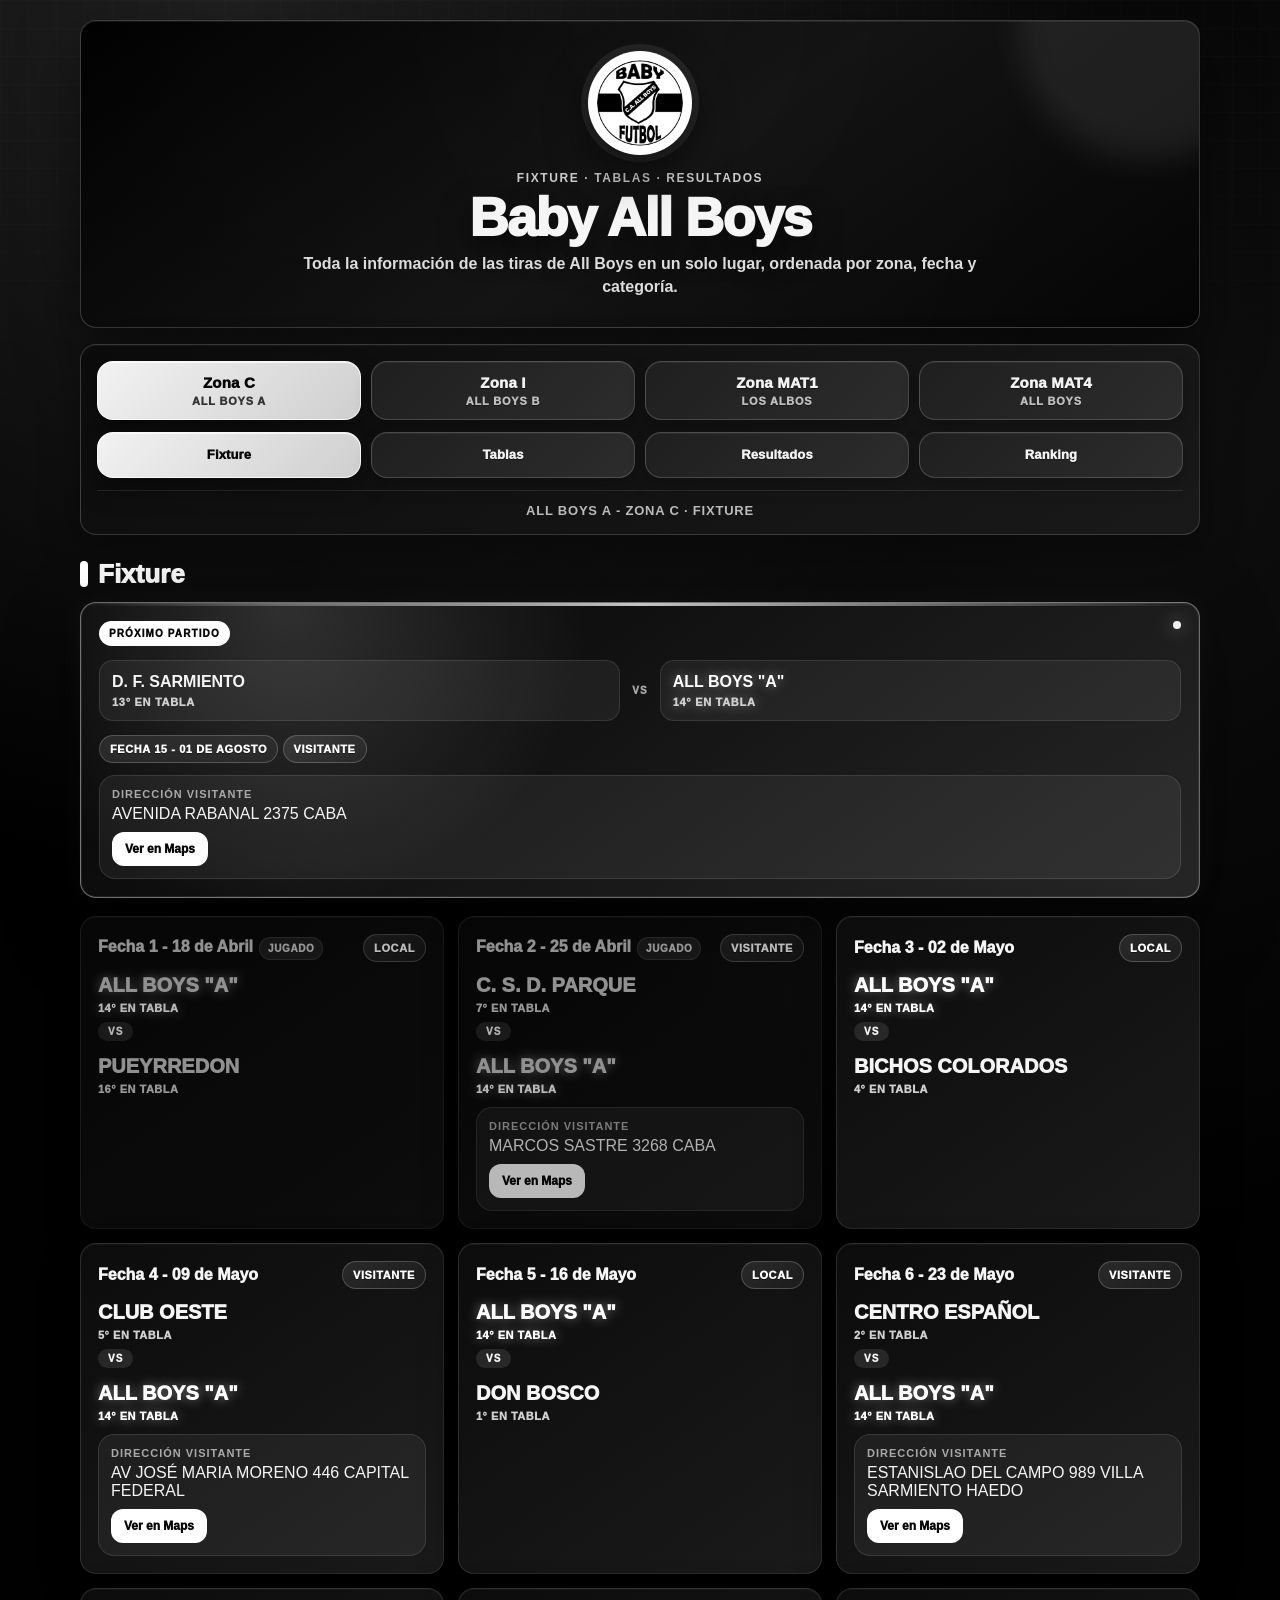
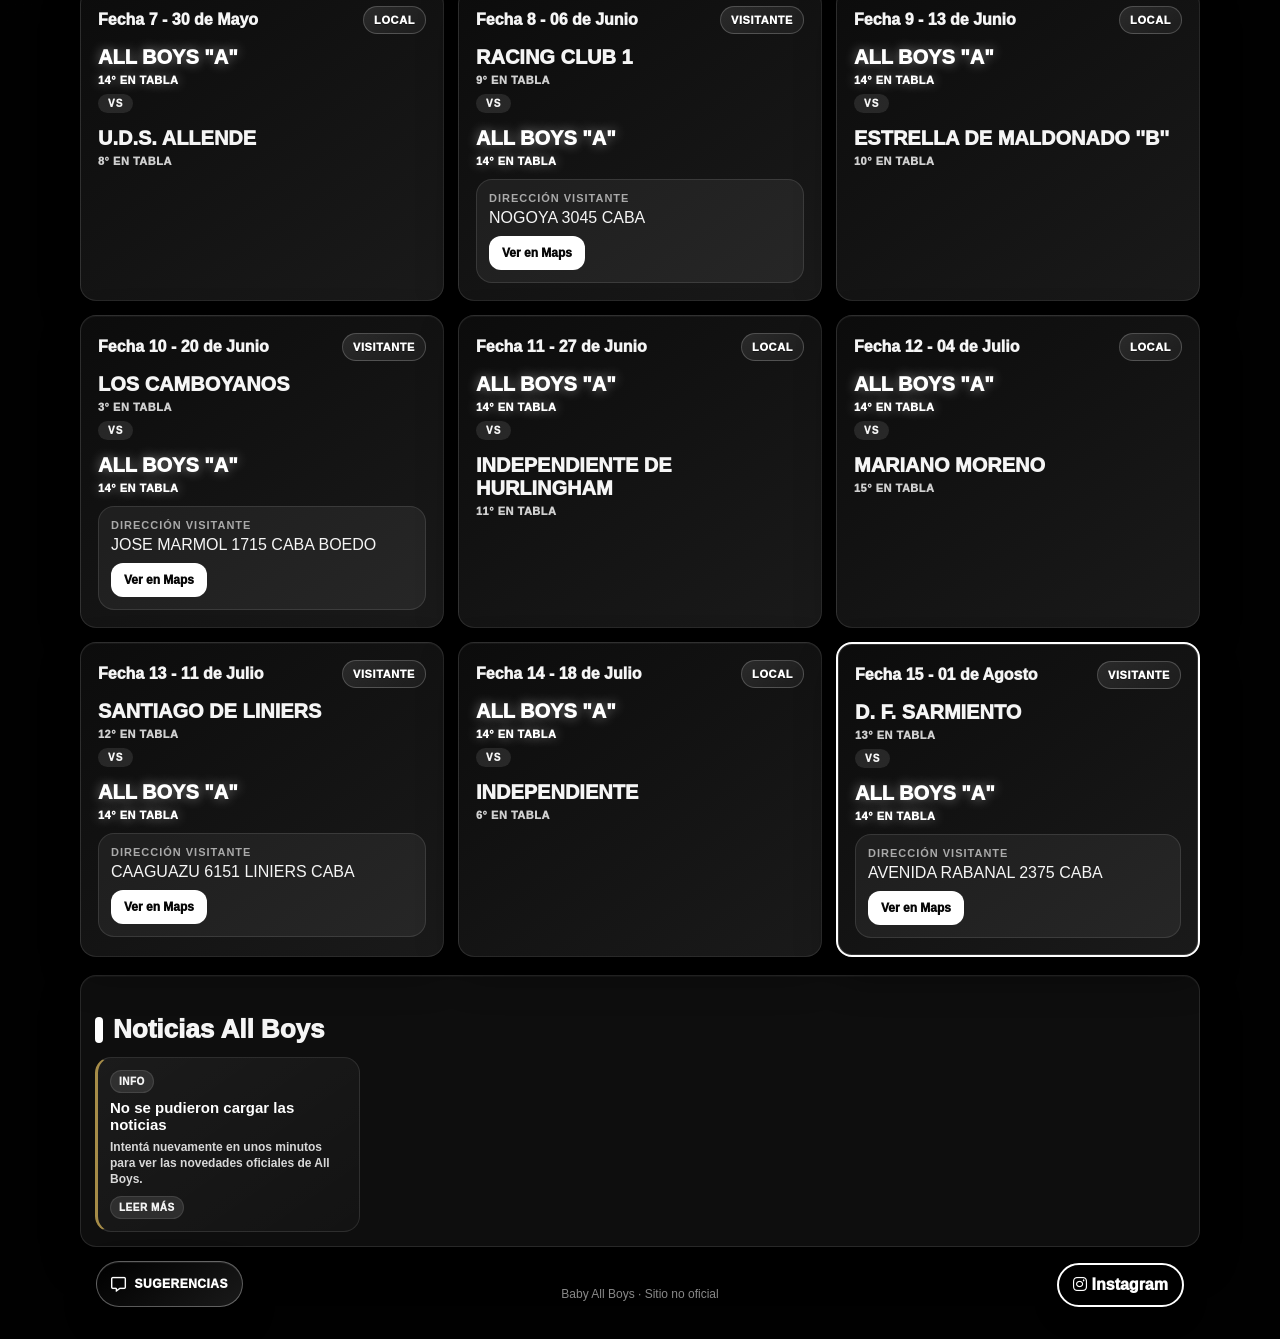
==== commit 95ff5ea9: "rediseño tipo app deportiva + mejoras modo insta y sugerencias" ====
--- a/index.html
+++ b/index.html
@@ -262,11 +262,100 @@
   .fila-all-boys td{border-left-width:3px}
   .suggestion-link{left:12px;bottom:12px;width:44px;height:44px;font-size:16px}
 }
+
+/* Rediseño tipo app deportiva */
+body{
+  background:
+    radial-gradient(circle at 18% 0,rgba(255,255,255,.12),transparent 28%),
+    radial-gradient(circle at 86% 14%,rgba(185,185,185,.08),transparent 30%),
+    linear-gradient(145deg,rgba(0,0,0,.78),rgba(0,0,0,.9)),
+    url("fondo.png") center/cover fixed no-repeat,#060606;
+}
+body:before{content:"";position:fixed;inset:0;pointer-events:none;z-index:-1;background:linear-gradient(rgba(255,255,255,.025) 1px,transparent 1px),linear-gradient(90deg,rgba(255,255,255,.018) 1px,transparent 1px);background-size:28px 28px;mask-image:linear-gradient(to bottom,rgba(0,0,0,.75),transparent 72%)}
+.app{animation:appIn .34s ease both}
+@keyframes appIn{from{opacity:.01;transform:translateY(8px)}to{opacity:1;transform:none}}
+.hero,.panel,.bloque,.card,.next-card,.fixture-card,.result-card,.ranking-card,.noticias-allboys{border-radius:16px}
+.panel,.bloque,.card,.fixture-card,.result-card,.ranking-card,.noticias-allboys{box-shadow:0 16px 38px rgba(0,0,0,.34),inset 0 1px 0 rgba(255,255,255,.045)}
+.vista-panel{animation:vistaIn .24s ease both}
+@keyframes vistaIn{from{opacity:.01;transform:translateY(6px)}to{opacity:1;transform:none}}
+.zona-btn,.vista-btn,.fecha-pill,.sub-btn{
+  background:linear-gradient(135deg,#1f1f1f,#2c2c2c);
+  border:1px solid rgba(255,255,255,.18);
+  color:#f2f2f2;
+  box-shadow:inset 0 1px 0 rgba(255,255,255,.06),0 8px 18px rgba(0,0,0,.24);
+  transition:transform .16s ease,box-shadow .16s ease,border-color .16s ease,background .16s ease;
+}
+.zona-btn:hover,.vista-btn:hover,.fecha-pill:hover,.sub-btn:hover{transform:translateY(-1px);border-color:rgba(255,255,255,.3);box-shadow:inset 0 1px 0 rgba(255,255,255,.08),0 12px 24px rgba(0,0,0,.32)}
+.zona-btn:active,.vista-btn:active,.fecha-pill:active{transform:translateY(1px) scale(.995)}
+.zona-btn.activo,.vista-btn.activo,.fecha-pill.activa,.sub-btn.activo{
+  background:linear-gradient(135deg,#f2f2f2,#cfcfcf);
+  color:#070707;
+  border-color:rgba(255,255,255,.78);
+  box-shadow:0 12px 26px rgba(0,0,0,.34),inset 0 1px 0 rgba(255,255,255,.72);
+}
+.zona-btn small{color:#bfbfbf;text-transform:uppercase;letter-spacing:.8px}
+.zona-btn.activo small{color:#333}
+.next-card{
+  border-color:rgba(255,255,255,.38);
+  background:radial-gradient(circle at 18% 0,rgba(255,255,255,.16),transparent 32%),linear-gradient(145deg,#030303,#171717 56%,#262626);
+  box-shadow:0 28px 68px rgba(0,0,0,.58),0 0 0 1px rgba(255,255,255,.08) inset,0 0 30px rgba(255,255,255,.045);
+}
+.next-card:after{content:"";position:absolute;right:18px;top:18px;width:8px;height:8px;border-radius:50%;background:#f2f2f2;box-shadow:0 0 18px rgba(255,255,255,.55)}
+.next-label{letter-spacing:1.1px}
+.next-positions{display:grid;grid-template-columns:1fr auto 1fr;gap:12px;align-items:stretch;margin:14px 0}
+.next-pos-team{border-radius:14px;padding:12px;background:rgba(255,255,255,.06);border:1px solid rgba(255,255,255,.1);min-width:0}
+.next-pos-team b{display:block;font-size:16px;line-height:1.15;overflow-wrap:anywhere}
+.next-pos-team span{display:block;margin-top:5px;color:#cfcfcf;font-size:11px;font-weight:1000;text-transform:uppercase;letter-spacing:.7px}
+.next-pos-vs{display:flex;align-items:center;justify-content:center;color:#aaa;font-size:10px;font-weight:1000;letter-spacing:1px}
+.suggestion-link{gap:8px;width:auto;min-width:48px;height:46px;padding:0 14px;border-radius:999px;font-size:13px;text-transform:uppercase;letter-spacing:.5px}
+.suggestion-link span{font-size:12px;font-weight:1000}
+.suggestion-link i{font-size:15px}
+.suggestion-modal{position:fixed;inset:0;display:none;align-items:center;justify-content:center;padding:18px;background:rgba(0,0,0,.68);backdrop-filter:blur(8px);z-index:10000}
+.suggestion-modal.abierto{display:flex}
+.suggestion-dialog{width:min(440px,100%);border-radius:18px;padding:18px;background:linear-gradient(145deg,#080808,#1d1d1d);border:1px solid rgba(255,255,255,.18);box-shadow:0 28px 70px rgba(0,0,0,.62)}
+.suggestion-dialog h2{margin:0 0 12px;font-size:24px;line-height:1}
+.suggestion-form{display:grid;gap:10px}
+.suggestion-form label{display:grid;gap:6px;color:#bfbfbf;font-size:11px;font-weight:1000;text-transform:uppercase;letter-spacing:.7px}
+.suggestion-form input,.suggestion-form textarea{width:100%;border-radius:14px;border:1px solid rgba(255,255,255,.16);background:rgba(255,255,255,.06);color:#fff;padding:12px;font:inherit;outline:none}
+.suggestion-form textarea{min-height:118px;resize:vertical}
+.suggestion-form input:focus,.suggestion-form textarea:focus{border-color:rgba(255,255,255,.38);box-shadow:0 0 0 3px rgba(255,255,255,.06)}
+.suggestion-actions{display:grid;grid-template-columns:1fr 1fr;gap:9px;margin-top:4px}
+.suggestion-actions button{min-height:44px;border-radius:14px;font-weight:1000}
+.suggestion-submit{background:linear-gradient(135deg,#f2f2f2,#cfcfcf);color:#070707}
+.suggestion-close{background:linear-gradient(135deg,#1f1f1f,#2c2c2c);color:#fff;border:1px solid rgba(255,255,255,.14)}
+.suggestion-status{min-height:18px;color:#d8d8d8;font-size:12px;font-weight:900}
+.insta-header,.insta-full-link{display:none}
+body.modo-insta{padding:14px;background:radial-gradient(circle at 50% 0,rgba(255,255,255,.13),transparent 38%),linear-gradient(145deg,#050505,#161616)}
+body.modo-insta .app{max-width:520px;min-height:calc(100vh - 28px);display:grid;align-content:center}
+body.modo-insta .insta-header{display:block;text-align:center;margin:0 0 14px}
+body.modo-insta .insta-header img{width:74px;height:74px;object-fit:contain;background:#fff;border-radius:50%;padding:7px;box-shadow:0 16px 34px rgba(0,0,0,.42)}
+body.modo-insta .insta-header h1{margin:12px 0 6px;font-size:30px;line-height:1;font-weight:1000}
+body.modo-insta .insta-header p{margin:0;color:#d8d8d8;font-weight:900}
+body.modo-insta .panel{border-radius:18px;padding:14px;background:linear-gradient(145deg,rgba(10,10,10,.97),rgba(28,28,28,.94))}
+body.modo-insta #botones-vista,body.modo-insta .titulo-actual{display:none!important}
+body.modo-insta #botones-zona{grid-template-columns:1fr 1fr!important}
+body.modo-insta #botones-zona .zona-btn{min-height:78px}
+body.modo-insta:not(.zona-elegida) main{display:none!important}
+body.modo-insta.zona-elegida .app{max-width:760px;align-content:start}
+body.modo-insta.zona-elegida .panel{display:none!important}
+body.modo-insta.zona-elegida .insta-full-link{display:inline-flex;justify-content:center;align-items:center;min-height:44px;margin:10px auto 14px;padding:0 16px;border-radius:999px;background:linear-gradient(135deg,#f2f2f2,#cfcfcf);color:#070707;text-decoration:none;font-weight:1000;box-shadow:0 14px 30px rgba(0,0,0,.35)}
+@media(max-width:760px){
+  .suggestion-link{left:12px;bottom:12px;height:42px;min-width:42px;padding:0 12px}
+  .suggestion-link span{display:none}
+  .next-positions{grid-template-columns:1fr;gap:8px}
+  .next-pos-vs{display:none}
+  body.modo-insta .app{min-height:calc(100vh - 28px)}
+}
 </style>
 </head>
 <body>
 
 <div class="app">
+  <section class="insta-header" aria-label="Acceso rápido">
+    <img src="logo.png" alt="Baby All Boys" width="74" height="74" />
+    <h1>Baby All Boys</h1>
+    <p>Elegí tu zona</p>
+  </section>
   <section class="hero">
     <img src="logo.png" class="hero-logo" alt="Baby All Boys" width="112" height="112" decoding="async" fetchpriority="high" />
     <div class="hero-kicker">Fixture · Tablas · Resultados</div>
@@ -275,7 +364,7 @@
   </section>
 
   <a href="https://instagram.com/baby_allboys" target="_blank" rel="noopener noreferrer" class="instagram"><i class="fab fa-instagram"></i> Instagram</a>
-  <a class="suggestion-link" href="mailto:emanuellorencio@gmail.com?subject=Sugerencia%20Baby%20All%20Boys&body=Hola%2C%20quiero%20sugerir%3A" aria-label="Enviar sugerencia" title="Enviar sugerencia">✉️</a>
+  <button class="suggestion-link" type="button" onclick="abrirSugerencias()" aria-label="Enviar sugerencia" title="Enviar sugerencia"><i class="fa-regular fa-message" aria-hidden="true"></i><span>Sugerencias</span></button>
 
   <div class="panel">
     <div class="grupo-botones" id="botones-zona">
@@ -300,6 +389,7 @@
     <section id="vista-ranking" class="vista-panel oculto"><div class="section-title">Ranking por categoría</div><div id="contenido-ranking"></div></section>
     
   </main>
+  <a class="insta-full-link" href="index.html">Ver página completa</a>
 
   <section class="prode-callout oculto" id="prode-mundial" aria-hidden="true">
     <div>
@@ -314,6 +404,20 @@
     <div id="noticias-allboys" class="noticias-grid"></div>
   </section>
   <div class="footer-mini">Baby All Boys · Sitio no oficial</div>
+</div>
+<div class="suggestion-modal" id="suggestion-modal" role="dialog" aria-modal="true" aria-labelledby="suggestion-title">
+  <div class="suggestion-dialog">
+    <h2 id="suggestion-title">Enviar sugerencia</h2>
+    <form class="suggestion-form" id="suggestion-form">
+      <label>Nombre <input id="suggestion-name" name="nombre" autocomplete="name" placeholder="Opcional" /></label>
+      <label>Mensaje <textarea id="suggestion-message" name="mensaje" required placeholder="Escribí tu sugerencia"></textarea></label>
+      <div class="suggestion-actions">
+        <button class="suggestion-close" type="button" onclick="cerrarSugerencias()">Cerrar</button>
+        <button class="suggestion-submit" type="submit">Enviar</button>
+      </div>
+      <div class="suggestion-status" id="suggestion-status" aria-live="polite"></div>
+    </form>
+  </div>
 </div>
 <script>
 const ZONA_CONFIG={c:{nombre:'All Boys A - Zona C',equipo:'ALL BOYS "A"',etiqueta:'All Boys A',dirLocal:'CHIVILCOY 1998 CABA'},i:{nombre:'All Boys B - Zona I',equipo:'ALL BOYS "B"',etiqueta:'All Boys B',dirLocal:'CHIVILCOY 1998 CABA'},mat1:{nombre:'Los Albos - MAT1',equipo:'LOS ALBOS',etiqueta:'Los Albos',dirLocal:'CHIVILCOY 1998 CABA'},mat4:{nombre:'All Boys - MAT4',equipo:'ALL BOYS',etiqueta:'All Boys MAT4',dirLocal:'CHIVILCOY 1998 CABA'}};
@@ -352,8 +456,11 @@
 function mostrarVista(v){vistaActual=v;document.querySelectorAll('.vista-panel').forEach(x=>x.classList.add('oculto'));const panel=document.getElementById(`vista-${v}`);if(panel)panel.classList.remove('oculto');activar();cargarVistaActual();}
 async function cambiarZona(z,t){zonaActual=z;textoResaltarActual=t;tablaSeleccionadaActual='general';fechaResultadoActual=null;if(modoInsta){vistaActual='resultados';document.body.classList.add('zona-elegida');document.querySelectorAll('.vista-panel').forEach(x=>x.classList.add('oculto'));document.getElementById('vista-resultados')?.classList.remove('oculto')}activar();await cargarVistaActual();if(modoInsta)document.getElementById('contenedor-principal')?.scrollIntoView({behavior:'smooth',block:'start'});}
 async function cargarVistaActual(){const z=zonaActual;const id=++cargaActual;if(vistaActual==='fixture')return cargarFixture(z,id);if(vistaActual==='tablas')return cargarTablas(z,id);if(vistaActual==='resultados')return cargarResultados(z,id);if(vistaActual==='ranking')return cargarRanking(z,id)}
+function abrirSugerencias(){document.getElementById('suggestion-modal')?.classList.add('abierto');document.getElementById('suggestion-message')?.focus()}
+function cerrarSugerencias(){document.getElementById('suggestion-modal')?.classList.remove('abierto');const st=document.getElementById('suggestion-status');if(st)st.textContent=''}
+async function enviarSugerencia(ev){ev.preventDefault();const form=ev.currentTarget;const nombre=document.getElementById('suggestion-name')?.value||'';const mensaje=document.getElementById('suggestion-message')?.value||'';const st=document.getElementById('suggestion-status');if(!mensaje.trim()){if(st)st.textContent='Escribí un mensaje para enviar.';return}if(st)st.textContent='Enviando...';try{await fetch('/api/enviar-sugerencia',{method:'POST',headers:{'Content-Type':'application/json'},body:JSON.stringify({nombre,mensaje,zonaActual,vistaActual,fechaHora:new Date().toISOString()})});if(st)st.textContent='Gracias por tu sugerencia';form.reset();setTimeout(cerrarSugerencias,900)}catch(e){console.warn('No se pudo enviar sugerencia',e);if(st)st.textContent='Gracias por tu sugerencia';form.reset();setTimeout(cerrarSugerencias,900)}}
 function proximoPartido(partidos,desdeId=null){const ord=[...partidos].sort((a,b)=>parseFecha(a.fecha).t-parseFecha(b.fecha).t||fechaNum(a.fecha)-fechaNum(b.fecha));if(desdeId){const idx=ord.findIndex(p=>(p.fecha_id||fechaId(p.fecha))===desdeId);return ord[idx+1]||null}const hoy=new Date();const h=new Date(hoy.getFullYear(),hoy.getMonth(),hoy.getDate()).getTime();return ord.find(p=>parseFecha(p.fecha).t>=h)||ord[ord.length-1]||null}
-function renderProximo(p){const c=document.getElementById('contenedor-proximo-partido');if(!p){c.innerHTML='';return}const rival=esPropio(p.local)?p.visitante:p.local;const visitante=p.condicion==='Visitante';const dir=visitante?direccionEquipo(rival):'';const mapQuery=visitante?(dir||rival):'';c.innerHTML=`<div class="next-card"><div class="next-label">Próximo partido</div><div class="next-teams"><span class="next-team-name">${esc(p.local)}</span> <span class="vs-pill">VS</span> <span class="next-team-name">${esc(p.visitante)}</span></div><span class="chip">${esc(p.fecha)}</span> <span class="chip">${esc(p.condicion)}</span>${visitante?`<div class="map-box"><strong>${dir?'Dirección visitante':'Buscar club visitante'}</strong>${dir?esc(dir):esc(rival)}<br><a class="map-link" target="_blank" rel="noopener noreferrer" href="${mapsUrl(mapQuery)}">Ver en Maps</a></div>`:''}</div>`}
+function renderProximo(p){const c=document.getElementById('contenedor-proximo-partido');if(!p){c.innerHTML='';return}const rival=esPropio(p.local)?p.visitante:p.local;const visitante=p.condicion==='Visitante';const dir=visitante?direccionEquipo(rival):'';const mapQuery=visitante?(dir||rival):'';const posLocal=posicionEquipo(p.local),posVisitante=posicionEquipo(p.visitante);const textoPos=pos=>pos?`${pos}° en tabla`:'Sin posición';c.innerHTML=`<div class="next-card"><div class="next-label">Próximo partido</div><div class="next-positions"><div class="next-pos-team ${esPropio(p.local)?'equipo-allboys':''}"><b>${esc(p.local)}</b><span>${esc(textoPos(posLocal))}</span></div><div class="next-pos-vs">VS</div><div class="next-pos-team ${esPropio(p.visitante)?'equipo-allboys':''}"><b>${esc(p.visitante)}</b><span>${esc(textoPos(posVisitante))}</span></div></div><span class="chip">${esc(p.fecha)}</span> <span class="chip">${esc(p.condicion)}</span>${visitante?`<div class="map-box"><strong>${dir?'Dirección visitante':'Buscar club visitante'}</strong>${dir?esc(dir):esc(rival)}<br><a class="map-link" target="_blank" rel="noopener noreferrer" href="${mapsUrl(mapQuery)}">Ver en Maps</a></div>`:''}</div>`}
 async function cargarFixture(z,id=++cargaActual){const cont=document.getElementById('contenedor-fixture');document.getElementById('contenedor-proximo-partido').innerHTML='';cont.className='bloque estado-carga';cont.textContent='Cargando fixture...';try{const [data,base,tabla]=await Promise.all([getFixtureData(z),getResultadosBase(z).catch(()=>({})),getTablasData(z).catch(()=>null)]);if(!esCargaVigente(z,id))return;fixtureData=data;tablasData=tabla;resultadosData=await aplicarResultadosManual(z,base);if(!esCargaVigente(z,id))return;renderFixture(fixtureData)}catch(e){if(!esCargaVigente(z,id))return;cont.className='bloque estado-error';cont.textContent='No se pudo cargar el fixture. Revisá que exista data/'+z+'/fixture.json.'}}
 function posicionEquipo(e){const filas=Array.isArray(tablasData?.general)?tablasData.general:[];const idx=filas.findIndex(f=>norm(f.equipo)===norm(e));return idx>=0?idx+1:null}
 function equipoConPos(e){const pos=posicionEquipo(e);return `${esc(e)}${pos?`<span class="tabla-pos">${pos}° en tabla</span>`:''}`}
@@ -471,13 +578,18 @@
     if(modoInsta){
       vistaActual='resultados';
       document.body.classList.add('zona-elegida');
+      document.querySelectorAll('.vista-panel').forEach(x=>x.classList.add('oculto'));
+      document.getElementById('vista-resultados')?.classList.remove('oculto');
     }
   }
   if(!modoInsta&&['fixture','tablas','resultados','ranking'].includes(vista)){
     vistaActual=vista;
   }
 }
-(async()=>{try{aplicarEntradaCompartida();activar();await cargarVistaActual()}catch(e){const cont=document.getElementById('contenedor-fixture');if(cont){cont.className='bloque estado-error';cont.textContent='No se pudo cargar la información inicial.'}}try{await renderNoticias()}catch(e){}})();
+document.getElementById('suggestion-form')?.addEventListener('submit',enviarSugerencia);
+document.getElementById('suggestion-modal')?.addEventListener('click',e=>{if(e.target.id==='suggestion-modal')cerrarSugerencias()});
+document.addEventListener('keydown',e=>{if(e.key==='Escape')cerrarSugerencias()});
+(async()=>{try{aplicarEntradaCompartida();activar();if(!(modoInsta&&!document.body.classList.contains('zona-elegida')))await cargarVistaActual()}catch(e){const cont=document.getElementById('contenedor-fixture');if(cont){cont.className='bloque estado-error';cont.textContent='No se pudo cargar la información inicial.'}}try{if(!modoInsta)await renderNoticias()}catch(e){}})();
 </script>
 </body>
 </html>
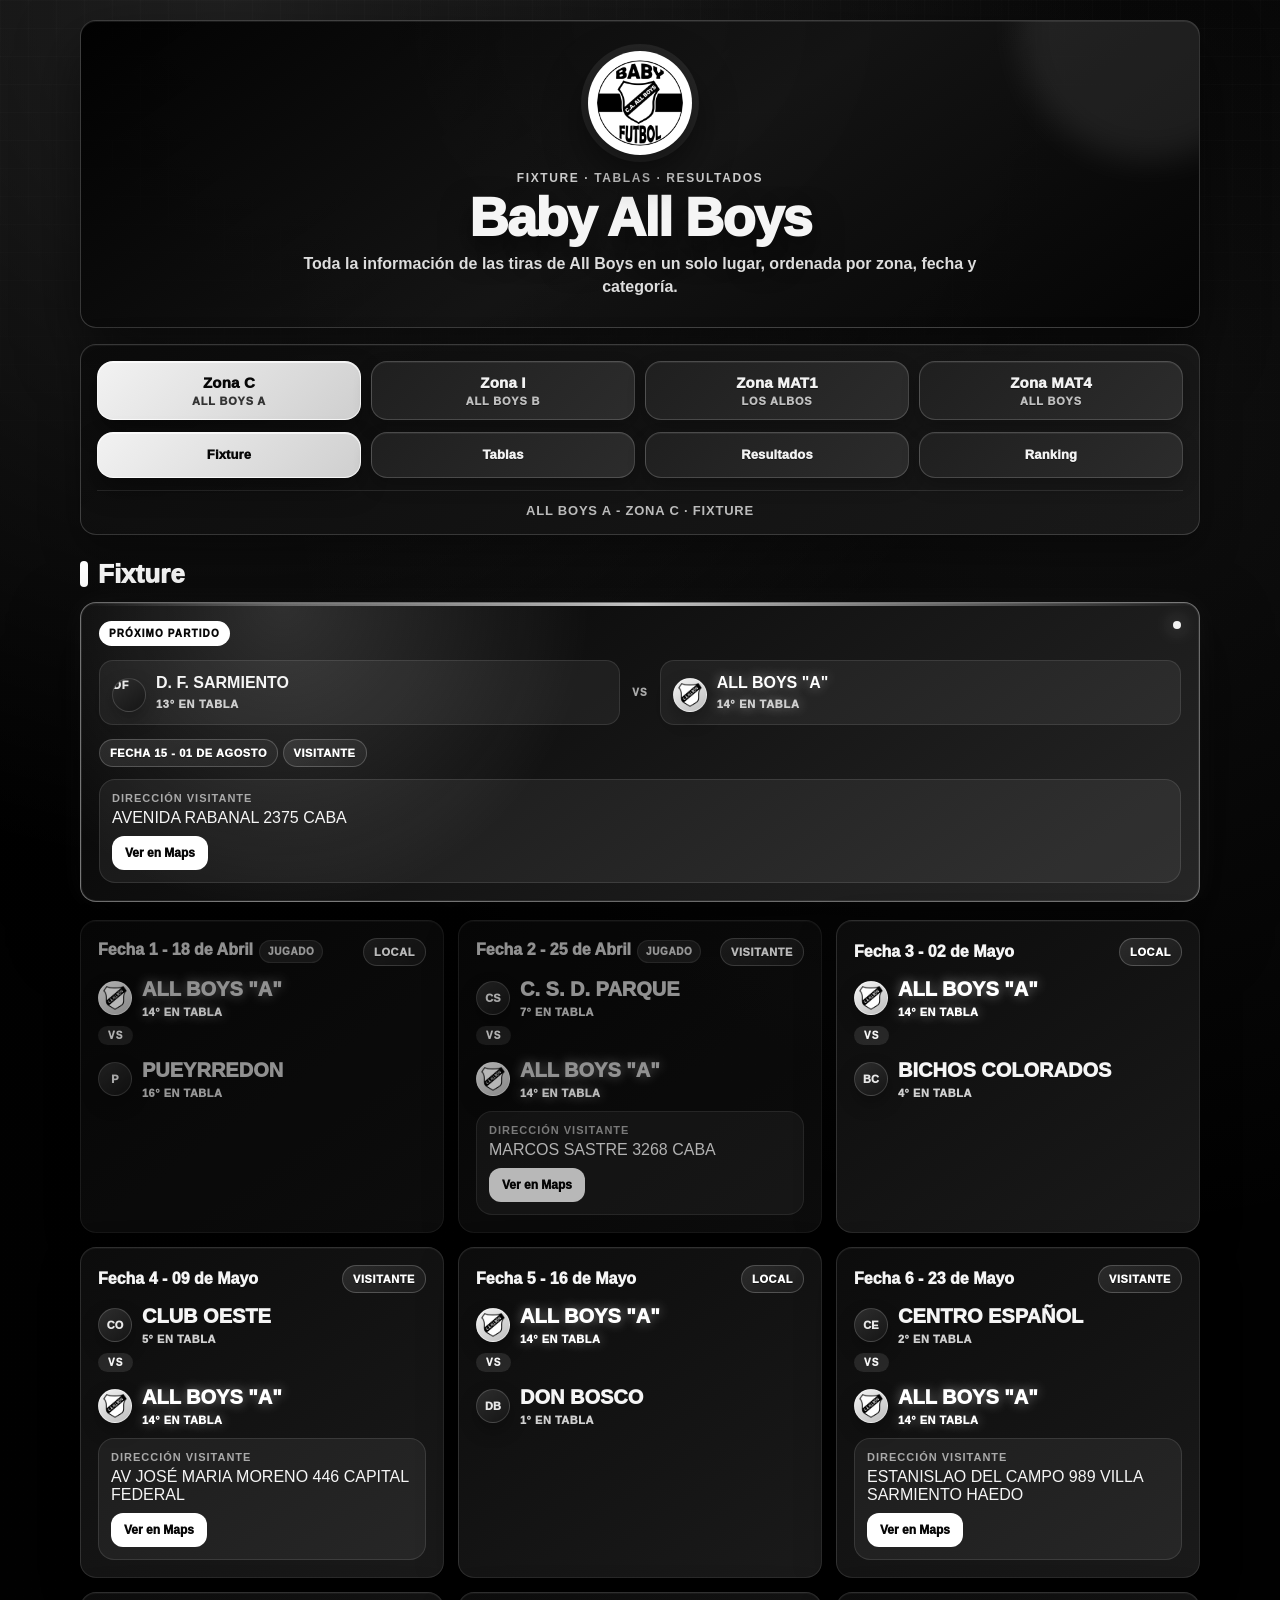
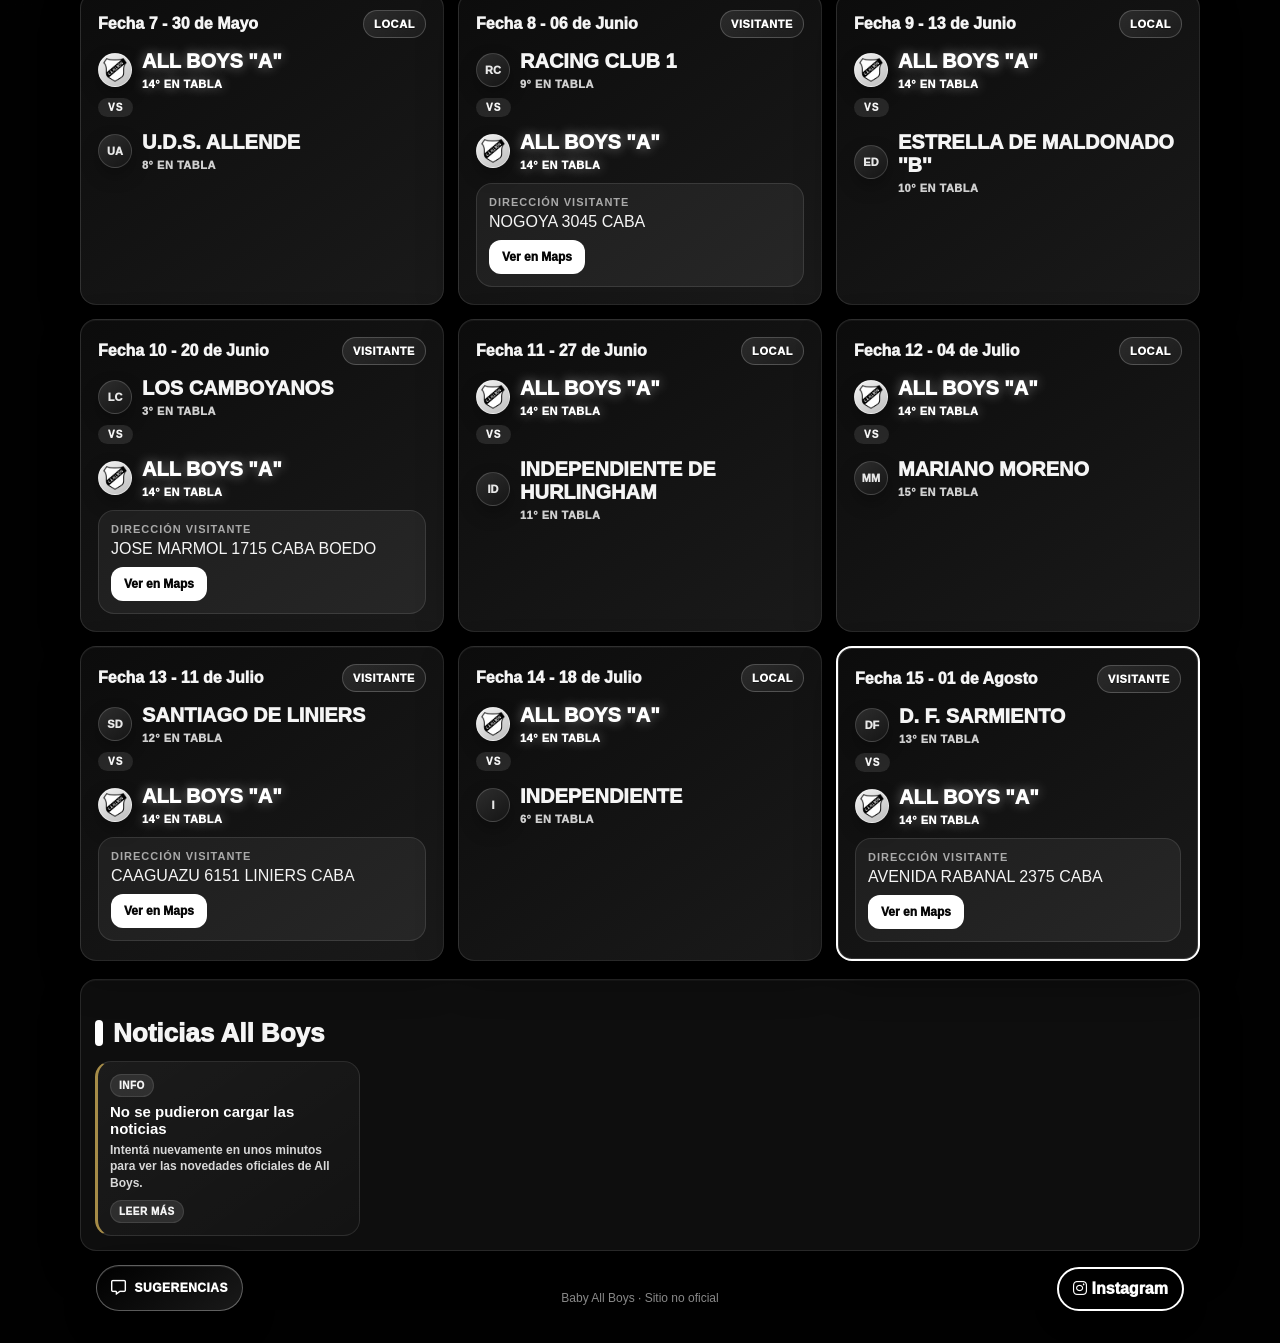
==== commit d99e7067: "soporta multiples formatos de escudos" ====
--- a/index.html
+++ b/index.html
@@ -307,6 +307,13 @@
 .next-pos-team b{display:block;font-size:16px;line-height:1.15;overflow-wrap:anywhere}
 .next-pos-team span{display:block;margin-top:5px;color:#cfcfcf;font-size:11px;font-weight:1000;text-transform:uppercase;letter-spacing:.7px}
 .next-pos-vs{display:flex;align-items:center;justify-content:center;color:#aaa;font-size:10px;font-weight:1000;letter-spacing:1px}
+.club-crest{width:34px;height:34px;display:inline-flex;align-items:center;justify-content:center;flex:0 0 auto;border-radius:50%;background:linear-gradient(145deg,#f4f4f4,#bdbdbd);border:1px solid rgba(255,255,255,.4);color:#111;font-size:11px;font-weight:1000;overflow:hidden;box-shadow:0 8px 18px rgba(0,0,0,.28)}
+.club-crest img{width:100%;height:100%;object-fit:contain;padding:4px}
+.club-crest.sin-escudo{background:linear-gradient(145deg,#2d2d2d,#151515);color:#e8e8e8;border-color:rgba(255,255,255,.16)}
+.team-line-content{display:flex;align-items:center;gap:10px;min-width:0}
+.team-text{min-width:0}
+.next-pos-content{display:flex;align-items:center;gap:10px;min-width:0}
+.next-pos-text{min-width:0}
 .suggestion-link{gap:8px;width:auto;min-width:48px;height:46px;padding:0 14px;border-radius:999px;font-size:13px;text-transform:uppercase;letter-spacing:.5px}
 .suggestion-link span{font-size:12px;font-weight:1000}
 .suggestion-link i{font-size:15px}
@@ -344,6 +351,7 @@
   .suggestion-link span{display:none}
   .next-positions{grid-template-columns:1fr;gap:8px}
   .next-pos-vs{display:none}
+  .club-crest{width:30px;height:30px}
   body.modo-insta .app{min-height:calc(100vh - 28px)}
 }
 </style>
@@ -422,8 +430,8 @@
 <script>
 const ZONA_CONFIG={c:{nombre:'All Boys A - Zona C',equipo:'ALL BOYS "A"',etiqueta:'All Boys A',dirLocal:'CHIVILCOY 1998 CABA'},i:{nombre:'All Boys B - Zona I',equipo:'ALL BOYS "B"',etiqueta:'All Boys B',dirLocal:'CHIVILCOY 1998 CABA'},mat1:{nombre:'Los Albos - MAT1',equipo:'LOS ALBOS',etiqueta:'Los Albos',dirLocal:'CHIVILCOY 1998 CABA'},mat4:{nombre:'All Boys - MAT4',equipo:'ALL BOYS',etiqueta:'All Boys MAT4',dirLocal:'CHIVILCOY 1998 CABA'}};
 const DIRECCIONES={c:{'PUEYRREDON':'BAZURCO 2922 VILLA PUEYRREDON','C. S. D. PARQUE':'MARCOS SASTRE 3268 CABA','BICHOS COLORADOS':'PUNTA ARENA 1271 CABA','CLUB OESTE':'AV JOSÉ MARIA MORENO 446 CAPITAL FEDERAL','DON BOSCO':'NICOLAS DE ARRIOLA 1833 RAMOS MEJÍA','CENTRO ESPAÑOL':'ESTANISLAO DEL CAMPO 989 VILLA SARMIENTO HAEDO','U.D.S. ALLENDE':'MELINCUE 4656 VILLA DEVOTO','RACING CLUB 1':'NOGOYA 3045 CABA','ESTRELLA DE MALDONADO B':'HUMBOLDT 1731 CABA','LOS CAMBOYANOS':'JOSE MARMOL 1715 CABA BOEDO','INDEPENDIENTE DE HURLINGHAM':'MIRANDA 849 HURLINGHAM','MARIANO MORENO':'CARDOSO 3080 CASTELAR NORTE','SANTIAGO DE LINIERS':'CAAGUAZU 6151 LINIERS CABA','INDEPENDIENTE':'BOYACA 470 CABA','D. F. SARMIENTO':'AVENIDA RABANAL 2375 CABA'},i:{'SOLDATI 32 F. C.':'CONDOR 2975 CABA','CLUB CIENCIA Y LABOR':'CUENCA 1750 CAPITAL FEDERAL','VILLA REAL ROJO':'TINOGASTA 5739 CABA','MARCHIGIANA':'NICASIO OROÑO 457 CABA','LUJAN DE LOS PATRIOTAS':'ERCILLA 7195 CABA','LA MARCA':'VENEZUELA 4170 SAN JUSTO','LUGANO TENNIS CLUB':'MURGUIONDO 3915 VILLA LUGANO CABA','EL TREBOL F. C.':'GANDARA 2840 CABA','LOS ANDES':'SANTA FE 151 LOMAS DE ZAMORA','AÑASCO':'MANUEL A RODRIGUEZ 2650 CAPITAL','LIGA FOMENTO VILLA MITRE':'GAVILAN 1540 CABA','K. A. C.':'JOAQUIN V GONZALEZ 3238 CABA','HURACAN':'URQUIZA 2247 CABA','LOMAS BLANCO':'MANUEL ARTIGAS 667 LOMAS DEL MIRADOR','FATIMA':'AVENIDA GENERAL SAN MARTÍN 3180 LOMAS DEL MIRADOR'},mat1:{'LOS CUERVOS':'VARELA 2640 CABA BOEDO','NUEVA CHICAGO':'AV. LISANDRO DE LA TORRE 2288 MATADEROS','SANELI F.C.':'EVITA 279 VILLA MADERO','CLUB PACIFICO':'SANTO TOME 3845 CABA','CLUB AT. LUGANO':'JOSÉ IGNACIO RUCCI 4170 CABA','VILLA LURO NORTE':'ELPIDIO GONZALEZ 5445 VILLA LURO','FLORES CLUB':'QUIRNO 947 CABA','VILLA HERMINIA':'CROACIA 2843 CIUDADELA','PLATENSE BLANCO':'ZUFRIATEGUI 2021 VTE LOPEZ','A. A. A. J.':'PUNTA ARENA 1271 CABA','C. A. VIRGEN DEL CARMEN':'SANTANDER 5955 VILLA LUGANO CABA','EST. PORTEÑO ROJO':'CRAMER 807 RAMOS MEJIA','C. S. y D. PAMPERO':'COSQUÍN 4048 BUENOS AIRES','ESTRELLA DE BOEDO':'CONSTITUCION 4151 CABA','CLUB LA PATERNAL':'FRAGATA SARMIENTO 1951 CABA'},mat4:{'LOS CARASUCIAS':'VARELA 2640 CABA BOEDO','ALMAFUERTE FUTBOL CLUB':'EL ESPINILLO Y EL TACUAPI CIUDAD EVITA','EROS':'HONDURAS 5153 PALERMO','ALVEAR':'JOSÉ E. RODO 4190 CABA','C. A. ATLANTA':'HUMBOLDT 370/540 CAPITAL FEDERAL','C. A. VERSAILLES BLANCO':'ARREGUI 6750 CABA','V. L. N.':'ELPIDIO GONZALEZ 5445 VILLA LURO','CE. F. F. LA INDEPENDENCIA':'MACHAIN 3480 CABA','COMPLEJO COSTAS CELESTE':'BOEDO 49 CABA','PARQUE PATRICIOS':'ALBERTI 2135 CAPITAL FEDERAL','EL TIFON DE BOYACA':'PUNTA ARENA 1271 CABA','CICLON FORTIN':'PERGAMINO 1551 VILLA LYNCH SAN MARTÍN','SP. PEREYRA':'ALVARADO 2785 CABA','HURACAN TIKI TIKI':'URQUIZA 2247 CABA','C. A. ESTUDIANTES':'LISANDRO DE LA TORRE Y URQUIZA CASEROS'}};
-let zonaActual='c',vistaActual='fixture',textoResaltarActual='ALL BOYS';let fixtureData=[],tablasData=null,resultadosData=null;let rankingModo='general',rankingCat='13';let fechaResultadoActual=null;let tablaSeleccionadaActual='general';let cargaActual=0;let modoInsta=false;
-const DATA_CACHE={fixture:{},tablas:{},resultados:{},manual:null};
+let zonaActual='c',vistaActual='fixture',textoResaltarActual='ALL BOYS';let fixtureData=[],tablasData=null,resultadosData=null,clubesData=[];let rankingModo='general',rankingCat='13';let fechaResultadoActual=null;let tablaSeleccionadaActual='general';let cargaActual=0;let modoInsta=false;
+const DATA_CACHE={fixture:{},tablas:{},resultados:{},manual:null,clubes:null};
 function esc(v){return String(v??'').replace(/&/g,'&amp;').replace(/</g,'&lt;').replace(/>/g,'&gt;').replace(/"/g,'&quot;').replace(/'/g,'&#039;')}
 function escapeHtml(v){return esc(v)}
 function norm(v){return String(v||'').normalize('NFD').replace(/[\u0300-\u036f]/g,'').replace(/["']/g,'').replace(/\s+/g,' ').trim().toUpperCase()}
@@ -449,6 +457,7 @@
 async function getFixtureData(z){if(!DATA_CACHE.fixture[z])DATA_CACHE.fixture[z]=await getJSON(`data/${z}/fixture.json`);return DATA_CACHE.fixture[z]}
 async function getTablasData(z){if(!DATA_CACHE.tablas[z])DATA_CACHE.tablas[z]=await getJSON(`data/${z}/tabla.json`);return DATA_CACHE.tablas[z]}
 async function getResultadosBase(z){if(!DATA_CACHE.resultados[z])DATA_CACHE.resultados[z]=await getJSON(`data/${z}/resultados.json`);return DATA_CACHE.resultados[z]}
+async function getClubesData(){if(!DATA_CACHE.clubes)DATA_CACHE.clubes=await getJSONOpcional('data/clubes.json')||[];return DATA_CACHE.clubes}
 function clonarData(data){return JSON.parse(JSON.stringify(data||{}))}
 async function aplicarResultadosManual(z,base){const manual=await getManual();const combinado=clonarData(base);const zonaManual=manual?.[z]||{};if(!combinado.general)combinado.general={};if(!combinado.categorias)combinado.categorias={};Object.entries(zonaManual).forEach(([fid,valor])=>{if(!valor)return;const partidos=Array.isArray(valor)?valor:[valor];combinado.general[fid]=partidos.map(p=>({...p,fecha_id:p.fecha_id||fid,fecha:p.fecha||((fixtureData||[]).find(f=>f.fecha_id===fid)?.fecha)||fid,_manual:true}));});return combinado}
 function esCargaVigente(z,id){return z===zonaActual&&id===cargaActual}
@@ -460,10 +469,17 @@
 function cerrarSugerencias(){document.getElementById('suggestion-modal')?.classList.remove('abierto');const st=document.getElementById('suggestion-status');if(st)st.textContent=''}
 async function enviarSugerencia(ev){ev.preventDefault();const form=ev.currentTarget;const nombre=document.getElementById('suggestion-name')?.value||'';const mensaje=document.getElementById('suggestion-message')?.value||'';const st=document.getElementById('suggestion-status');if(!mensaje.trim()){if(st)st.textContent='Escribí un mensaje para enviar.';return}if(st)st.textContent='Enviando...';try{await fetch('/api/enviar-sugerencia',{method:'POST',headers:{'Content-Type':'application/json'},body:JSON.stringify({nombre,mensaje,zonaActual,vistaActual,fechaHora:new Date().toISOString()})});if(st)st.textContent='Gracias por tu sugerencia';form.reset();setTimeout(cerrarSugerencias,900)}catch(e){console.warn('No se pudo enviar sugerencia',e);if(st)st.textContent='Gracias por tu sugerencia';form.reset();setTimeout(cerrarSugerencias,900)}}
 function proximoPartido(partidos,desdeId=null){const ord=[...partidos].sort((a,b)=>parseFecha(a.fecha).t-parseFecha(b.fecha).t||fechaNum(a.fecha)-fechaNum(b.fecha));if(desdeId){const idx=ord.findIndex(p=>(p.fecha_id||fechaId(p.fecha))===desdeId);return ord[idx+1]||null}const hoy=new Date();const h=new Date(hoy.getFullYear(),hoy.getMonth(),hoy.getDate()).getTime();return ord.find(p=>parseFecha(p.fecha).t>=h)||ord[ord.length-1]||null}
-function renderProximo(p){const c=document.getElementById('contenedor-proximo-partido');if(!p){c.innerHTML='';return}const rival=esPropio(p.local)?p.visitante:p.local;const visitante=p.condicion==='Visitante';const dir=visitante?direccionEquipo(rival):'';const mapQuery=visitante?(dir||rival):'';const posLocal=posicionEquipo(p.local),posVisitante=posicionEquipo(p.visitante);const textoPos=pos=>pos?`${pos}° en tabla`:'Sin posición';c.innerHTML=`<div class="next-card"><div class="next-label">Próximo partido</div><div class="next-positions"><div class="next-pos-team ${esPropio(p.local)?'equipo-allboys':''}"><b>${esc(p.local)}</b><span>${esc(textoPos(posLocal))}</span></div><div class="next-pos-vs">VS</div><div class="next-pos-team ${esPropio(p.visitante)?'equipo-allboys':''}"><b>${esc(p.visitante)}</b><span>${esc(textoPos(posVisitante))}</span></div></div><span class="chip">${esc(p.fecha)}</span> <span class="chip">${esc(p.condicion)}</span>${visitante?`<div class="map-box"><strong>${dir?'Dirección visitante':'Buscar club visitante'}</strong>${dir?esc(dir):esc(rival)}<br><a class="map-link" target="_blank" rel="noopener noreferrer" href="${mapsUrl(mapQuery)}">Ver en Maps</a></div>`:''}</div>`}
-async function cargarFixture(z,id=++cargaActual){const cont=document.getElementById('contenedor-fixture');document.getElementById('contenedor-proximo-partido').innerHTML='';cont.className='bloque estado-carga';cont.textContent='Cargando fixture...';try{const [data,base,tabla]=await Promise.all([getFixtureData(z),getResultadosBase(z).catch(()=>({})),getTablasData(z).catch(()=>null)]);if(!esCargaVigente(z,id))return;fixtureData=data;tablasData=tabla;resultadosData=await aplicarResultadosManual(z,base);if(!esCargaVigente(z,id))return;renderFixture(fixtureData)}catch(e){if(!esCargaVigente(z,id))return;cont.className='bloque estado-error';cont.textContent='No se pudo cargar el fixture. Revisá que exista data/'+z+'/fixture.json.'}}
+function slugEscudo(nombre){return norm(nombre).toLowerCase().normalize('NFD').replace(/[\u0300-\u036f]/g,'').replace(/[^a-z0-9]+/g,'-').replace(/^-+|-+$/g,'')}
+function clubPorNombre(nombre){const n=norm(nombre);return (clubesData||[]).find(c=>norm(c.nombre)===n||(Array.isArray(c.alias)&&c.alias.some(a=>norm(a)===n)))||null}
+function basesEscudo(nombre){const club=clubPorNombre(nombre);const slug=club?.slug||slugEscudo(nombre);const bases=[(club?.escudo||`assets/escudos/${slug}.png`).replace(/\.(png|jpg|jpeg|svg)$/i,''),`assets/escudos/${slug}`];const corto=slug.replace(/^c-a-/,'').replace(/^club-at-/,'').replace(/-futbol-club$/,'');if(corto&&corto!==slug)bases.push(`assets/escudos/${corto}`);return [...new Set(bases.filter(Boolean))]}
+function rutasEscudo(nombre){return basesEscudo(nombre).flatMap(base=>[`${base}.png`,`${base}.jpg`,`${base}.svg`])}
+function inicialesClub(nombre){return String(nombre||'?').replace(/["']/g,'').split(/\s+/).filter(Boolean).slice(0,2).map(p=>p[0]).join('').toUpperCase()||'?'}
+function escudoFallback(img){const pendientes=(img.dataset.fallbacks||'').split('|').filter(Boolean);if(pendientes.length){img.dataset.fallbacks=pendientes.slice(1).join('|');img.src=pendientes[0];return}const wrap=img.closest('.club-crest');if(wrap){wrap.classList.add('sin-escudo');wrap.textContent=wrap.dataset.inicial||'?'}img.remove()}
+function escudoClub(nombre){const rutas=rutasEscudo(nombre);return `<span class="club-crest" data-inicial="${esc(inicialesClub(nombre))}"><img src="${esc(rutas[0])}" alt="" loading="lazy" data-fallbacks="${esc(rutas.slice(1).join('|'))}" onerror="escudoFallback(this)"></span>`}
+function renderProximo(p){const c=document.getElementById('contenedor-proximo-partido');if(!p){c.innerHTML='';return}const rival=esPropio(p.local)?p.visitante:p.local;const visitante=p.condicion==='Visitante';const dir=visitante?direccionEquipo(rival):'';const mapQuery=visitante?(dir||rival):'';const posLocal=posicionEquipo(p.local),posVisitante=posicionEquipo(p.visitante);const textoPos=pos=>pos?`${pos}° en tabla`:'Sin posición';c.innerHTML=`<div class="next-card"><div class="next-label">Próximo partido</div><div class="next-positions"><div class="next-pos-team ${esPropio(p.local)?'equipo-allboys':''}"><div class="next-pos-content">${escudoClub(p.local)}<div class="next-pos-text"><b>${esc(p.local)}</b><span>${esc(textoPos(posLocal))}</span></div></div></div><div class="next-pos-vs">VS</div><div class="next-pos-team ${esPropio(p.visitante)?'equipo-allboys':''}"><div class="next-pos-content">${escudoClub(p.visitante)}<div class="next-pos-text"><b>${esc(p.visitante)}</b><span>${esc(textoPos(posVisitante))}</span></div></div></div></div><span class="chip">${esc(p.fecha)}</span> <span class="chip">${esc(p.condicion)}</span>${visitante?`<div class="map-box"><strong>${dir?'Dirección visitante':'Buscar club visitante'}</strong>${dir?esc(dir):esc(rival)}<br><a class="map-link" target="_blank" rel="noopener noreferrer" href="${mapsUrl(mapQuery)}">Ver en Maps</a></div>`:''}</div>`}
+async function cargarFixture(z,id=++cargaActual){const cont=document.getElementById('contenedor-fixture');document.getElementById('contenedor-proximo-partido').innerHTML='';cont.className='bloque estado-carga';cont.textContent='Cargando fixture...';try{const [data,base,tabla,clubes]=await Promise.all([getFixtureData(z),getResultadosBase(z).catch(()=>({})),getTablasData(z).catch(()=>null),getClubesData()]);if(!esCargaVigente(z,id))return;fixtureData=data;tablasData=tabla;clubesData=clubes;resultadosData=await aplicarResultadosManual(z,base);if(!esCargaVigente(z,id))return;renderFixture(fixtureData)}catch(e){if(!esCargaVigente(z,id))return;cont.className='bloque estado-error';cont.textContent='No se pudo cargar el fixture. Revisá que exista data/'+z+'/fixture.json.'}}
 function posicionEquipo(e){const filas=Array.isArray(tablasData?.general)?tablasData.general:[];const idx=filas.findIndex(f=>norm(f.equipo)===norm(e));return idx>=0?idx+1:null}
-function equipoConPos(e){const pos=posicionEquipo(e);return `${esc(e)}${pos?`<span class="tabla-pos">${pos}° en tabla</span>`:''}`}
+function equipoConPos(e){const pos=posicionEquipo(e);return `<div class="team-line-content">${escudoClub(e)}<div class="team-text">${esc(e)}${pos?`<span class="tabla-pos">${pos}° en tabla</span>`:''}</div></div>`}
 function irAResultadoFixture(fid){if(!fid||!tieneResultadoCargado(resultadosData?.general?.[fid]))return;fechaResultadoActual=fid;mostrarVista('resultados');setTimeout(()=>document.getElementById('resultado-fecha-panel')?.scrollIntoView({behavior:'smooth',block:'start'}),80)}
 function renderFixture(data){const cont=document.getElementById('contenedor-fixture');if(!Array.isArray(data)||!data.length){cont.className='bloque vacio';cont.textContent='No se encontró fixture.';renderProximo(null);return}const ord=[...data].sort((a,b)=>parseFecha(a.fecha).t-parseFecha(b.fecha).t||fechaNum(a.fecha)-fechaNum(b.fecha));const prox=proximoPartido(ord);renderProximo(prox);cont.className='';cont.innerHTML='<div class="fixture-grid"></div>';const grid=cont.querySelector('.fixture-grid');ord.forEach(p=>{const fid=p.fecha_id||fechaId(p.fecha);const rival=esPropio(p.local)?p.visitante:p.local;const visitante=p.condicion==='Visitante';const dir=visitante?direccionEquipo(rival):'';const mapQuery=visitante?(dir||rival):'';const isP=prox&&p.fecha===prox.fecha&&p.local===prox.local&&p.visitante===prox.visitante;const jugado=tieneResultadoCargado(resultadosData?.general?.[fid]);grid.insertAdjacentHTML('beforeend',`<div class="fixture-card ${isP?'proximo':''} ${jugado?'jugado':''}" ${jugado?`onclick="irAResultadoFixture('${esc(fid)}')" role="button" tabindex="0"`:''}><div class="fixture-top"><div class="fixture-fecha">${esc(p.fecha)}${jugado?'<span class="fixture-status">Jugado</span>':''}</div><span class="chip">${esc(p.condicion)}</span></div><div class="team-line ${esPropio(p.local)?'equipo-allboys':''}">${equipoConPos(p.local)}</div><span class="vs-pill">VS</span><div class="team-line ${esPropio(p.visitante)?'equipo-allboys':''}">${equipoConPos(p.visitante)}</div>${visitante?`<div class="map-box"><strong>${dir?'Dirección visitante':'Buscar club visitante'}</strong>${dir?esc(dir):esc(rival)}<br><a class="map-link" target="_blank" rel="noopener noreferrer" href="${mapsUrl(mapQuery)}">Ver en Maps</a></div>`:''}</div>`)})}
 function renderTabla(filas){if(!Array.isArray(filas)||!filas.length)return `<div class="bloque vacio">No hay datos cargados.</div>`;return `<div class="tabla-wrap"><table><thead><tr><th>#</th><th>Equipo</th><th>PJ</th><th>G</th><th>E</th><th>P</th><th>Pts</th></tr></thead><tbody>${filas.map((f,i)=>`<tr class="${norm(f.equipo).includes(norm(textoResaltarActual))?'fila-all-boys':''}"><td>${i+1}</td><td>${esc(f.equipo)}</td><td>${esc(f.pj)}</td><td>${esc(f.g)}</td><td>${esc(f.e)}</td><td>${esc(f.p)}</td><td>${esc(f.pts)}</td></tr>`).join('')}</tbody></table></div>`}
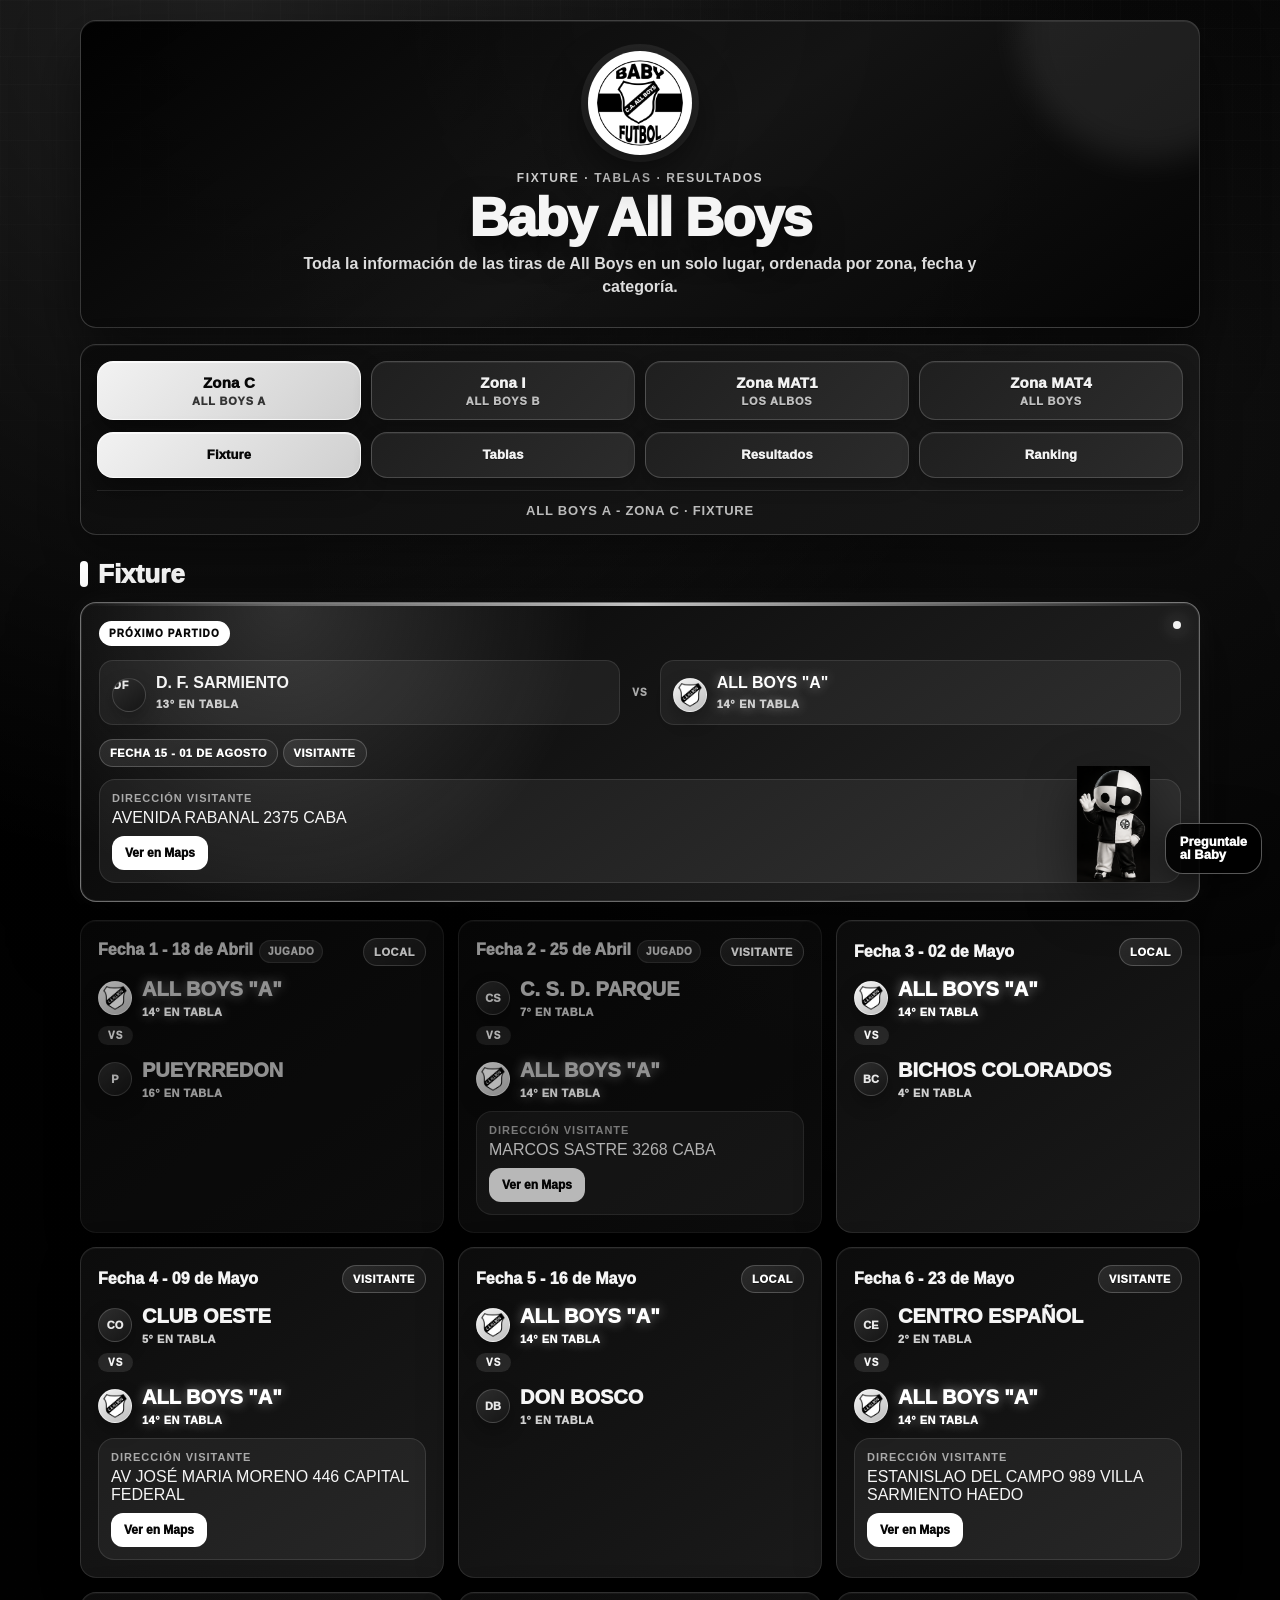
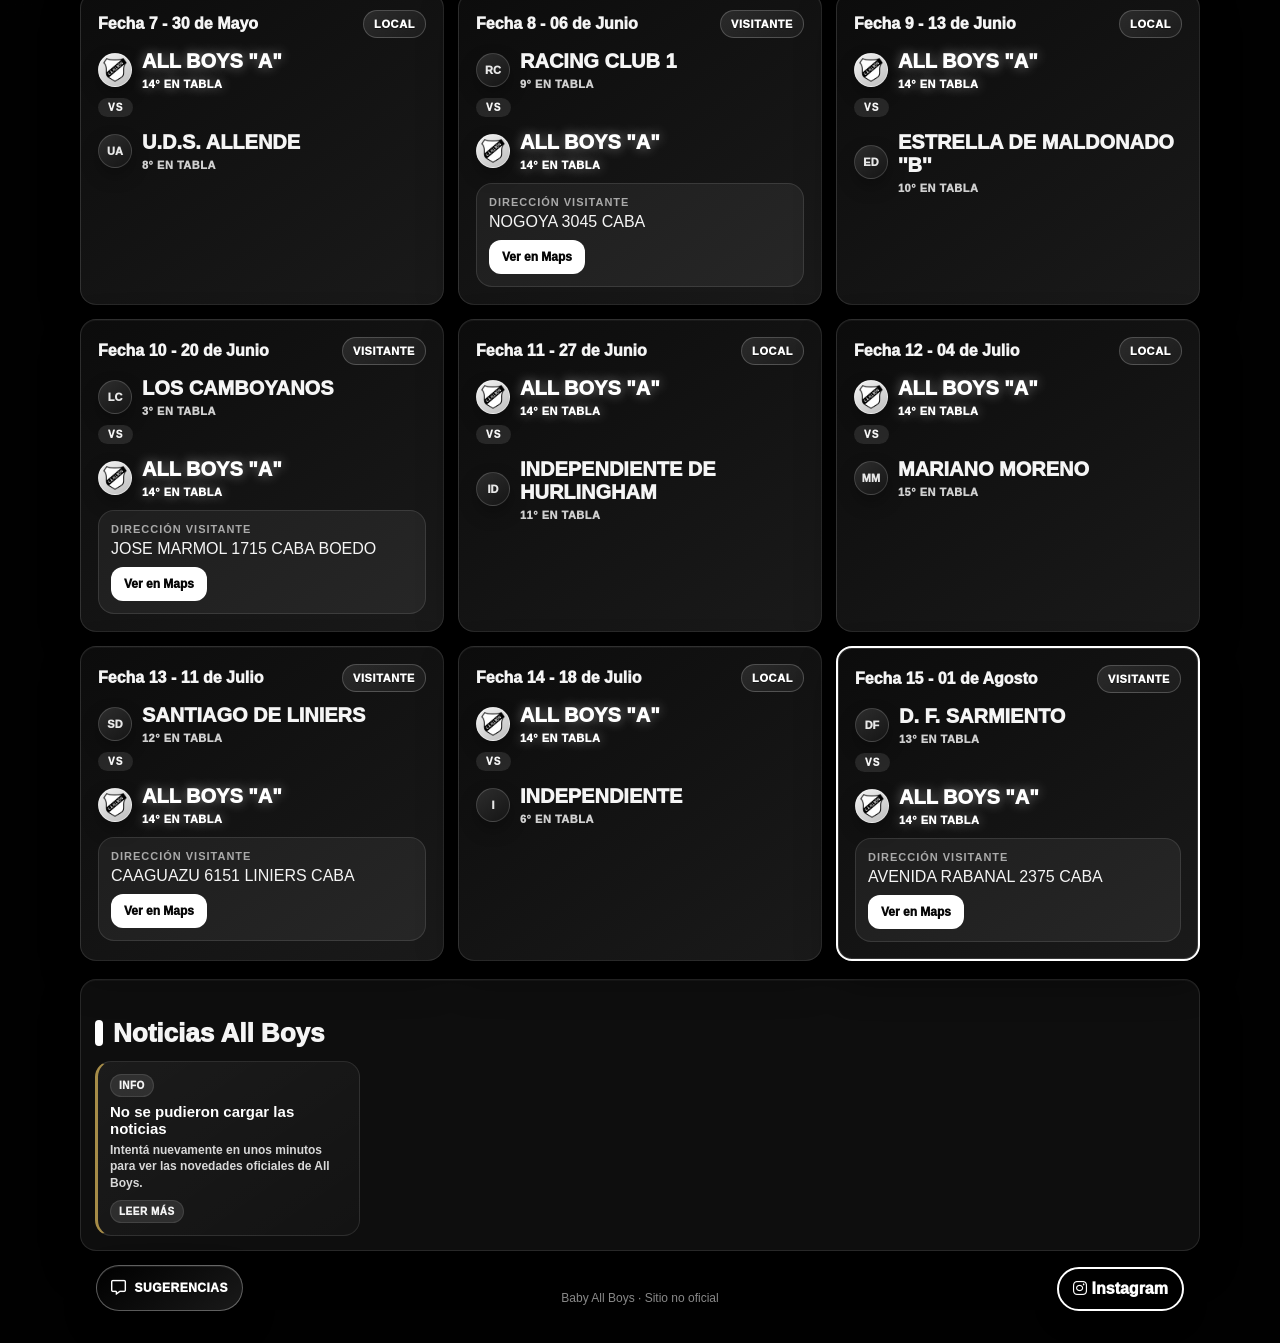
==== commit a1220bba: "agregar chatbot con mascota animada" ====
--- a/index.html
+++ b/index.html
@@ -354,6 +354,40 @@
   .club-crest{width:30px;height:30px}
   body.modo-insta .app{min-height:calc(100vh - 28px)}
 }
+/* Preguntale al Baby */
+.baby-chat-fab{position:fixed;right:18px;bottom:18px;z-index:10020;display:flex;align-items:flex-end;gap:10px;padding:0;background:transparent;color:#fff;border:0;filter:drop-shadow(0 18px 26px rgba(0,0,0,.45));animation:babyGlow 5.8s ease-in-out infinite}
+.baby-chat-fab:hover .baby-chat-fab-pet{transform:translateY(-5px) scale(1.04) rotate(-2deg)}
+.baby-chat-fab:hover .baby-chat-fab-text{background:#fff;color:#080808}
+.baby-chat-fab-pet{width:82px;height:116px;background:url("data/pet/mascota-float.png") center bottom/contain no-repeat;transition:transform .22s ease;animation:babyIdle 3.4s ease-in-out infinite;flex:0 0 auto}
+.baby-chat-fab-text{min-height:48px;display:inline-flex;align-items:center;justify-content:center;margin-bottom:8px;border-radius:18px;padding:11px 14px;background:rgba(0,0,0,.88);border:1px solid rgba(255,255,255,.34);box-shadow:var(--shadow2);font-size:13px;font-weight:1000;line-height:1.05;text-align:left;transition:.2s ease;backdrop-filter:blur(10px)}
+.baby-chat-shell{position:fixed;right:18px;bottom:18px;width:min(390px,calc(100vw - 24px));height:min(640px,calc(100vh - 24px));z-index:10030;display:none;flex-direction:column;overflow:hidden;border:1px solid rgba(255,255,255,.26);border-radius:24px;background:linear-gradient(145deg,rgba(4,4,4,.98),rgba(24,24,24,.96));box-shadow:0 28px 70px rgba(0,0,0,.62),inset 0 1px 0 rgba(255,255,255,.08);transform:translateY(18px) scale(.97);opacity:0}
+.baby-chat-shell.abierto{display:flex;animation:babyPanelIn .22s ease forwards}
+.baby-chat-shell.respondiendo .baby-chat-avatar,.baby-chat-shell.respondiendo .baby-chat-header-pet{animation:babyAnswer .55s ease}
+.baby-chat-header{display:flex;align-items:center;gap:12px;padding:14px;border-bottom:1px solid rgba(255,255,255,.12);background:linear-gradient(90deg,rgba(255,255,255,.08),rgba(255,255,255,.02))}
+.baby-chat-header-pet{width:58px;height:58px;border-radius:50%;background:#050505 url("data/pet/mascota-avatar.png") center/cover no-repeat;border:1px solid rgba(255,255,255,.35);box-shadow:0 10px 22px rgba(0,0,0,.38);flex:0 0 auto}
+.baby-chat-title{min-width:0;flex:1}.baby-chat-title strong{display:block;font-size:17px;font-weight:1000}.baby-chat-title span{display:block;margin-top:3px;color:#cfcfcf;font-size:12px;font-weight:800;line-height:1.25}
+.baby-chat-close{width:38px;height:38px;border-radius:14px;background:rgba(255,255,255,.08);border:1px solid rgba(255,255,255,.14);color:#fff;font-size:20px;font-weight:900}
+.baby-chat-close:hover{background:#fff;color:#080808}
+.baby-chat-messages{flex:1;overflow-y:auto;padding:14px;display:flex;flex-direction:column;gap:11px;scroll-behavior:smooth}
+.baby-chat-row{display:flex;gap:8px;align-items:flex-end;max-width:92%}.baby-chat-row.user{align-self:flex-end;justify-content:flex-end}.baby-chat-row.bot{align-self:flex-start}
+.baby-chat-avatar{width:34px;height:34px;border-radius:50%;background:#050505 url("data/pet/mascota-avatar.png") center/cover no-repeat;border:1px solid rgba(255,255,255,.28);box-shadow:0 8px 16px rgba(0,0,0,.3);flex:0 0 auto}
+.baby-chat-bubble{border-radius:18px;padding:10px 12px;font-size:13px;font-weight:800;line-height:1.38;white-space:pre-line;overflow-wrap:anywhere}
+.baby-chat-row.bot .baby-chat-bubble{background:rgba(255,255,255,.09);border:1px solid rgba(255,255,255,.14);color:#f5f5f5;border-bottom-left-radius:7px}
+.baby-chat-row.user .baby-chat-bubble{background:#fff;color:#080808;border-bottom-right-radius:7px}
+.baby-chat-chips{display:flex;gap:8px;overflow-x:auto;padding:0 14px 12px;scrollbar-width:thin}
+.baby-chat-chip{white-space:nowrap;border-radius:999px;padding:9px 11px;background:rgba(255,255,255,.07);border:1px solid rgba(255,255,255,.14);color:#fff;font-size:12px;font-weight:900}
+.baby-chat-chip:hover{background:#fff;color:#080808}
+.baby-chat-form{display:flex;gap:8px;padding:12px;border-top:1px solid rgba(255,255,255,.12);background:rgba(0,0,0,.5)}
+.baby-chat-input{flex:1;min-width:0;border:1px solid rgba(255,255,255,.18);border-radius:16px;background:rgba(255,255,255,.08);color:#fff;padding:12px 13px;font:800 14px Arial,Helvetica,sans-serif;outline:0}
+.baby-chat-input:focus{border-color:#fff;box-shadow:0 0 0 3px rgba(255,255,255,.12)}
+.baby-chat-send{width:46px;border-radius:16px;background:#fff;color:#080808;font-weight:1000;font-size:18px}
+.baby-chat-img-fallback{background-image:none!important}.baby-chat-img-fallback:before{content:"BABY";display:flex;align-items:center;justify-content:center;width:100%;height:100%;font-size:10px;font-weight:1000;color:#fff}
+body.chat-abierto .baby-chat-fab{display:none}
+@keyframes babyIdle{0%,100%{transform:translateY(0) rotate(0)}50%{transform:translateY(-4px) rotate(-1deg)}}
+@keyframes babyGlow{0%,78%,100%{filter:drop-shadow(0 18px 26px rgba(0,0,0,.45))}82%{filter:drop-shadow(0 18px 26px rgba(0,0,0,.45)) drop-shadow(0 0 14px rgba(255,255,255,.75))}}
+@keyframes babyPanelIn{to{opacity:1;transform:translateY(0) scale(1)}}
+@keyframes babyAnswer{0%,100%{transform:scale(1)}35%{transform:scale(1.08) rotate(-3deg)}70%{transform:scale(1.02) rotate(2deg)}}
+@media(max-width:760px){.baby-chat-fab{right:8px;bottom:10px;gap:0;flex-direction:column;align-items:center}.baby-chat-fab-pet{width:58px;height:84px}.baby-chat-fab-text{max-width:104px;min-height:38px;margin:-4px 0 0;padding:8px 10px;font-size:11px;text-align:center}.baby-chat-shell{right:10px;bottom:10px;width:calc(100vw - 20px);height:min(610px,calc(100vh - 20px));border-radius:22px}.baby-chat-header{padding:12px}.baby-chat-header-pet{width:50px;height:50px}.baby-chat-title strong{font-size:16px}.baby-chat-messages{padding:12px}.baby-chat-bubble{font-size:13px}.instagram{bottom:108px}}
 </style>
 </head>
 <body>
@@ -413,6 +447,34 @@
   </section>
   <div class="footer-mini">Baby All Boys · Sitio no oficial</div>
 </div>
+<button class="baby-chat-fab" type="button" onclick="abrirChat()" aria-label="Abrir Preguntale al Baby">
+  <span class="baby-chat-fab-pet" aria-hidden="true"></span>
+  <span class="baby-chat-fab-text">Preguntale<br>al Baby</span>
+</button>
+<section class="baby-chat-shell" id="baby-chat" aria-label="Preguntale al Baby" aria-hidden="true">
+  <header class="baby-chat-header">
+    <span class="baby-chat-header-pet" aria-hidden="true"></span>
+    <div class="baby-chat-title">
+      <strong>Preguntale al Baby</strong>
+      <span>Fixture, tablas y resultados desde los JSON locales.</span>
+    </div>
+    <button class="baby-chat-close" type="button" onclick="cerrarChat()" aria-label="Cerrar chat">×</button>
+  </header>
+  <div class="baby-chat-messages" id="baby-chat-messages" aria-live="polite"></div>
+  <div class="baby-chat-chips" id="baby-chat-chips">
+    <button class="baby-chat-chip" type="button">¿Cuándo juega All Boys A?</button>
+    <button class="baby-chat-chip" type="button">¿Cuándo juega All Boys B?</button>
+    <button class="baby-chat-chip" type="button">Tabla de Los Albos</button>
+    <button class="baby-chat-chip" type="button">Resultados Fecha 1</button>
+    <button class="baby-chat-chip" type="button">Fixture MAT4</button>
+    <button class="baby-chat-chip" type="button">Posición All Boys A</button>
+    <button class="baby-chat-chip" type="button">¿Qué puedo preguntar?</button>
+  </div>
+  <form class="baby-chat-form" id="baby-chat-form">
+    <input class="baby-chat-input" id="baby-chat-input" autocomplete="off" placeholder="Escribí tu pregunta..." />
+    <button class="baby-chat-send" type="submit" aria-label="Enviar">➜</button>
+  </form>
+</section>
 <div class="suggestion-modal" id="suggestion-modal" role="dialog" aria-modal="true" aria-labelledby="suggestion-title">
   <div class="suggestion-dialog">
     <h2 id="suggestion-title">Enviar sugerencia</h2>
@@ -602,9 +664,76 @@
     vistaActual=vista;
   }
 }
+const CHATBOT_ZONAS=['c','i','mat1','mat4'];
+const CHATBOT_CACHE={zonas:{}};
+
+async function cargarDatosChatbot(zona=null){
+  const zonas=zona?[zona]:CHATBOT_ZONAS;
+  await Promise.all(zonas.map(async z=>{
+    if(CHATBOT_CACHE.zonas[z])return;
+    const [fixture,tabla,resultados]=await Promise.all([
+      getJSONOpcional(`data/${z}/fixture.json`),
+      getJSONOpcional(`data/${z}/tabla.json`),
+      getJSONOpcional(`data/${z}/resultados.json`)
+    ]);
+    CHATBOT_CACHE.zonas[z]={fixture:Array.isArray(fixture)?fixture:[],tabla:tabla||{},resultados:resultados||{}};
+  }));
+  return zona?CHATBOT_CACHE.zonas[zona]:CHATBOT_CACHE.zonas;
+}
+
+function normalizarTexto(texto){return String(texto||'').toLowerCase().normalize('NFD').replace(/[\u0300-\u036f]/g,'').replace(/[“”"']/g,' ').replace(/[^a-z0-9/ñ\s]/g,' ').replace(/\ballboys\b/g,'all boys').replace(/\bproxima\b/g,'proximo').replace(/\bposiciones\b/g,'posicion').replace(/\bpts\b/g,'puntos').replace(/\s+/g,' ').trim()}
+function detectarZona(texto){const t=normalizarTexto(texto);if(/\b(mat\s*1|zona mat\s*1|los albos|albos|albo)\b/.test(t))return 'mat1';if(/\b(all boys mat\s*4|mat\s*4|zona mat\s*4)\b/.test(t))return 'mat4';if(/\b(all boys equipo a|all boys a|all boy a|zona c|cat c)\b/.test(t)||t==='c')return 'c';if(/\b(all boys equipo b|all boys b|all boy b|zona i|cat i)\b/.test(t)||t==='i')return 'i';if(/\ball boys\b/.test(t)||/\ballboys\b/.test(t))return 'ambigua-allboys';return null}
+function detectarCategoria(texto){const t=normalizarTexto(texto);const combo=t.match(/\b(2014\/15|2016\/17|2018\/19\/20|2018\/19|2020\/21\/22)\b/);if(combo)return combo[1];const larga=t.match(/\b(2013|2014|2015|2016|2017|2018|2019)\b/);if(larga)return larga[1];const corta=t.match(/\b(?:cat(?:egoria)?|modelo|la)\s*(13|14|15|16|17|18|19)\b/);return corta?`20${corta[1]}`:null}
+function detectarFecha(texto){const m=normalizarTexto(texto).match(/\b(?:fecha|f)\s*(\d{1,2})\b/);return m?`F${Number(m[1])}`:null}
+function detectarIntencion(texto){const t=normalizarTexto(texto);if(/\b(ayuda|que puedo preguntar|opciones)\b/.test(t))return 'ayuda';if(/\b(resultado|resultados|como salio|marcador|goles|ultima fecha|ultimo resultado)\b/.test(t))return 'resultados';if(/\b(tabla|posicion|puntos|pj|partidos jugados|ganados|empatados|perdidos)\b/.test(t))return 'tabla';if(/\b(fixture|calendario|fechas|partidos)\b/.test(t))return 'fixture';if(/\b(local|visitante|donde juega)\b/.test(t))return 'condicion';if(/\b(cuando juega|proximo|siguiente|contra quien juega|rival|proxima fecha)\b/.test(t))return 'proximo';return null}
+
+function chatbotNombreZona(z){return ZONA_CONFIG[z]?.etiqueta||z}
+function chatbotEquipoZona(z){return ZONA_CONFIG[z]?.equipo||''}
+function chatbotEsPropio(nombre,z){const a=norm(nombre),b=norm(chatbotEquipoZona(z));return !!b&&(a===b||a.includes(b))}
+function chatbotFilaPropia(filas,z){return (Array.isArray(filas)?filas:[]).find(f=>chatbotEsPropio(f.equipo,z))||null}
+function chatbotPosicion(filas,z){const i=(Array.isArray(filas)?filas:[]).findIndex(f=>chatbotEsPropio(f.equipo,z));return i>=0?i+1:null}
+function chatbotTieneMarcador(v){return v&&v.local!==null&&v.local!==undefined&&v.local!==''&&v.visitante!==null&&v.visitante!==undefined&&v.visitante!==''}
+function chatbotPartidoPropio(partidos,z){return (Array.isArray(partidos)?partidos:[]).find(p=>chatbotEsPropio(p.local,z)||chatbotEsPropio(p.visitante,z))||null}
+function chatbotRival(p,z){return chatbotEsPropio(p.local,z)?p.visitante:p.local}
+function chatbotOrdenFixture(fixture){return [...(Array.isArray(fixture)?fixture:[])].sort((a,b)=>parseFecha(a.fecha).t-parseFecha(b.fecha).t||fechaNum(a.fecha)-fechaNum(b.fecha))}
+function chatbotProximo(fixture){const hoy=new Date(),base=new Date(hoy.getFullYear(),hoy.getMonth(),hoy.getDate()).getTime();const ord=chatbotOrdenFixture(fixture);return ord.find(p=>parseFecha(p.fecha).t>=base)||ord.at(-1)||null}
+function chatbotUltimaFechaConDatos(resultados,categoria=null){const gen=resultados?.general||{};return Object.keys(gen).sort((a,b)=>fechaNum(a)-fechaNum(b)).filter(fid=>(gen[fid]||[]).some(p=>Object.entries(p.resultados||{}).some(([cat,val])=>(!categoria||cat===categoria)&&chatbotTieneMarcador(val)))).pop()||null}
+function chatbotFechaDisponible(resultados,fecha,categoria=null){return fecha||chatbotUltimaFechaConDatos(resultados,categoria)||Object.keys(resultados?.general||{}).sort((a,b)=>fechaNum(a)-fechaNum(b))[0]||null}
+
+function respuestaAyuda(){return 'Puedo responder con datos cargados del fixture, tablas y resultados.\n\nEjemplos:\n- ¿Cuándo juega All Boys A?\n- Tabla de Los Albos\n- Resultados Fecha 1\n- Fixture MAT4\n- Posición All Boys B\n- ¿Cómo salió la 2016?'}
+function respuestaProximo(datos,z,soloCondicion=false){const p=chatbotProximo(datos.fixture);if(!p)return 'No tengo fixture cargado para esa zona todavía.';const nombre=chatbotNombreZona(z),rival=chatbotRival(p,z);if(soloCondicion)return `📍 ${nombre} juega la ${p.fecha}.\n${p.local} vs ${p.visitante}.\nCondición: ${p.condicion||'Sin dato'}.`;return `⚽ ${nombre} juega la ${p.fecha}.\n${p.local} vs ${p.visitante}.\nRival: ${rival}.\nCondición: ${p.condicion||'Sin dato'}.`}
+function respuestaFixture(datos,z,fecha=null){const partidos=chatbotOrdenFixture(datos.fixture).filter(p=>!fecha||(p.fecha_id||fechaId(p.fecha))===fecha);if(!partidos.length)return 'No tengo ese fixture cargado todavía.';return `📅 Fixture de ${chatbotNombreZona(z)}:\n${partidos.map(p=>`${p.fecha}: ${p.local} vs ${p.visitante} (${p.condicion||'sin condición'})`).join('\n')}`}
+function respuestaTabla(datos,z,categoria=null){const filas=categoria?(datos.tabla?.categorias?.[categoria]||[]):(datos.tabla?.general||[]);if(!filas.length)return 'No tengo ese dato cargado todavía. Puede ser que el JSON esté vacío o que esa fecha/categoría no tenga resultados.';const fila=chatbotFilaPropia(filas,z),pos=chatbotPosicion(filas,z);if(!fila)return `No encontré a ${chatbotNombreZona(z)} en esa tabla.`;const scope=categoria?`tabla de la categoría ${categoria}`:'tabla general';return `📊 En la ${scope}, ${chatbotNombreZona(z)} está en la posición ${pos} con ${fila.pts??'-'} puntos, ${fila.pj??'-'} PJ, ${fila.g??'-'} ganados, ${fila.e??'-'} empatados y ${fila.p??'-'} perdidos.`}
+function respuestaResultadosZona(datos,z,fecha=null,categoria=null){const fid=chatbotFechaDisponible(datos.resultados,fecha,categoria);if(!fid)return 'No tengo resultados cargados todavía para esa zona.';const p=chatbotPartidoPropio(datos.resultados?.general?.[fid],z);if(!p)return 'No tengo ese dato cargado todavía. Puede ser que el JSON esté vacío o que esa fecha/categoría no tenga resultados.';const cats=categoria?[categoria]:ordenarCategorias(Object.keys(p.resultados||{}),z);const ownLocal=chatbotEsPropio(p.local,z);const lineas=cats.map(cat=>{const val=p.resultados?.[cat];if(!chatbotTieneMarcador(val))return `${cat}: sin resultado cargado`;const gf=ownLocal?val.local:val.visitante,gc=ownLocal?val.visitante:val.local;return `${cat}: ${chatbotNombreZona(z)} ${resultadoTexto(Number(gf),Number(gc))}`});if(!lineas.some(l=>!l.includes('sin resultado cargado')))return 'No tengo ese dato cargado todavía. Puede ser que el JSON esté vacío o que esa fecha/categoría no tenga resultados.';return `🏁 Resultados ${fid} - ${chatbotNombreZona(z)}:\n${p.local} vs ${p.visitante}\n${lineas.join('\n')}`}
+function respuestaResultadosTodas(zonas,fecha=null,categoria=null){const partes=CHATBOT_ZONAS.map(z=>{const datos=zonas[z];const fid=chatbotFechaDisponible(datos?.resultados||{},fecha,categoria);const p=chatbotPartidoPropio(datos?.resultados?.general?.[fid],z);if(!p)return `${chatbotNombreZona(z)}: sin datos cargados`;const cats=categoria?[categoria]:ordenarCategorias(Object.keys(p.resultados||{}),z);const ownLocal=chatbotEsPropio(p.local,z);const cargadas=cats.filter(cat=>chatbotTieneMarcador(p.resultados?.[cat]));if(!cargadas.length)return `${chatbotNombreZona(z)} ${fid}: sin resultados cargados`;const detalle=cargadas.slice(0,4).map(cat=>{const val=p.resultados[cat],gf=ownLocal?val.local:val.visitante,gc=ownLocal?val.visitante:val.local;return `${cat} ${gf}-${gc}`}).join(', ');return `${chatbotNombreZona(z)} ${fid}: ${detalle}${cargadas.length>4?'...':''}`});return `🏁 Resultados${categoria?` categoría ${categoria}`:''}${fecha?` ${fecha}`:''}:\n${partes.join('\n')}`}
+function respuestaResumenZona(datos,z){const prox=chatbotProximo(datos.fixture),fila=chatbotFilaPropia(datos.tabla?.general||[],z),pos=chatbotPosicion(datos.tabla?.general||[],z),ult=chatbotUltimaFechaConDatos(datos.resultados);const lineas=[`Resumen de ${chatbotNombreZona(z)}.`];if(prox)lineas.push(`Próximo: ${prox.fecha}, ${prox.local} vs ${prox.visitante} (${prox.condicion||'sin condición'}).`);if(fila)lineas.push(`Tabla: posición ${pos}, ${fila.pts} pts, ${fila.pj} PJ.`);lineas.push(`Última fecha con resultados: ${ult||'sin resultados cargados'}.`);return lineas.join('\n')}
+
+async function responderPregunta(pregunta){
+  const texto=normalizarTexto(pregunta),zona=detectarZona(texto),categoria=detectarCategoria(texto),fecha=detectarFecha(texto),intencion=detectarIntencion(texto);
+  if(zona==='ambigua-allboys')return '¿Te referís a All Boys A, All Boys B o All Boys MAT4?';
+  if(intencion==='ayuda')return respuestaAyuda();
+  const datos=await cargarDatosChatbot(zona&&CHATBOT_ZONAS.includes(zona)?zona:null);
+  if(intencion==='resultados'&&(!zona||!CHATBOT_ZONAS.includes(zona)))return respuestaResultadosTodas(datos,fecha,categoria);
+  if(!zona||!CHATBOT_ZONAS.includes(zona))return '¿De qué equipo querés saber? All Boys A, All Boys B, Los Albos o All Boys MAT4.';
+  if(intencion==='proximo')return respuestaProximo(datos,zona);
+  if(intencion==='condicion')return respuestaProximo(datos,zona,true);
+  if(intencion==='fixture')return respuestaFixture(datos,zona,fecha);
+  if(intencion==='tabla')return respuestaTabla(datos,zona,categoria);
+  if(intencion==='resultados')return respuestaResultadosZona(datos,zona,fecha,categoria);
+  return respuestaResumenZona(datos,zona);
+}
+
+function renderMensajeChat(tipo,texto){const cont=document.getElementById('baby-chat-messages');if(!cont)return;const row=document.createElement('div');row.className=`baby-chat-row ${tipo}`;const bubble=document.createElement('div');bubble.className='baby-chat-bubble';bubble.textContent=texto;if(tipo==='bot'){const av=document.createElement('span');av.className='baby-chat-avatar';row.append(av,bubble)}else row.appendChild(bubble);cont.appendChild(row);cont.scrollTop=cont.scrollHeight}
+function abrirChat(){const chat=document.getElementById('baby-chat');if(!chat)return;chat.classList.add('abierto');chat.setAttribute('aria-hidden','false');document.body.classList.add('chat-abierto');if(!document.getElementById('baby-chat-messages')?.children.length)renderMensajeChat('bot','¡Hola! Soy el Baby. Preguntame por fixtures, tablas, posiciones o resultados.');document.getElementById('baby-chat-input')?.focus()}
+function cerrarChat(){const chat=document.getElementById('baby-chat');if(!chat)return;chat.classList.remove('abierto','respondiendo');chat.setAttribute('aria-hidden','true');document.body.classList.remove('chat-abierto')}
+async function enviarPreguntaChat(texto){const pregunta=String(texto||'').trim();if(!pregunta)return;renderMensajeChat('user',pregunta);const input=document.getElementById('baby-chat-input');if(input)input.value='';const chat=document.getElementById('baby-chat');try{const respuesta=await responderPregunta(pregunta);chat?.classList.add('respondiendo');renderMensajeChat('bot',respuesta);setTimeout(()=>chat?.classList.remove('respondiendo'),650)}catch(e){console.warn('Error en chatbot',e);renderMensajeChat('bot','No pude leer esos datos ahora. Probá de nuevo en unos segundos.')}}
+
 document.getElementById('suggestion-form')?.addEventListener('submit',enviarSugerencia);
 document.getElementById('suggestion-modal')?.addEventListener('click',e=>{if(e.target.id==='suggestion-modal')cerrarSugerencias()});
-document.addEventListener('keydown',e=>{if(e.key==='Escape')cerrarSugerencias()});
+document.addEventListener('keydown',e=>{if(e.key==='Escape'){cerrarSugerencias();cerrarChat()}});
+document.getElementById('baby-chat-form')?.addEventListener('submit',e=>{e.preventDefault();enviarPreguntaChat(document.getElementById('baby-chat-input')?.value)});
+document.getElementById('baby-chat-chips')?.addEventListener('click',e=>{const btn=e.target.closest('.baby-chat-chip');if(btn)enviarPreguntaChat(btn.textContent)});
+document.querySelectorAll('.baby-chat-header-pet,.baby-chat-avatar,.baby-chat-fab-pet').forEach(el=>{const img=new Image();img.onerror=()=>el.classList.add('baby-chat-img-fallback');img.src=getComputedStyle(el).backgroundImage.replace(/^url\(["']?|["']?\)$/g,'')});
 (async()=>{try{aplicarEntradaCompartida();activar();if(!(modoInsta&&!document.body.classList.contains('zona-elegida')))await cargarVistaActual()}catch(e){const cont=document.getElementById('contenedor-fixture');if(cont){cont.className='bloque estado-error';cont.textContent='No se pudo cargar la información inicial.'}}try{if(!modoInsta)await renderNoticias()}catch(e){}})();
 </script>
 </body>
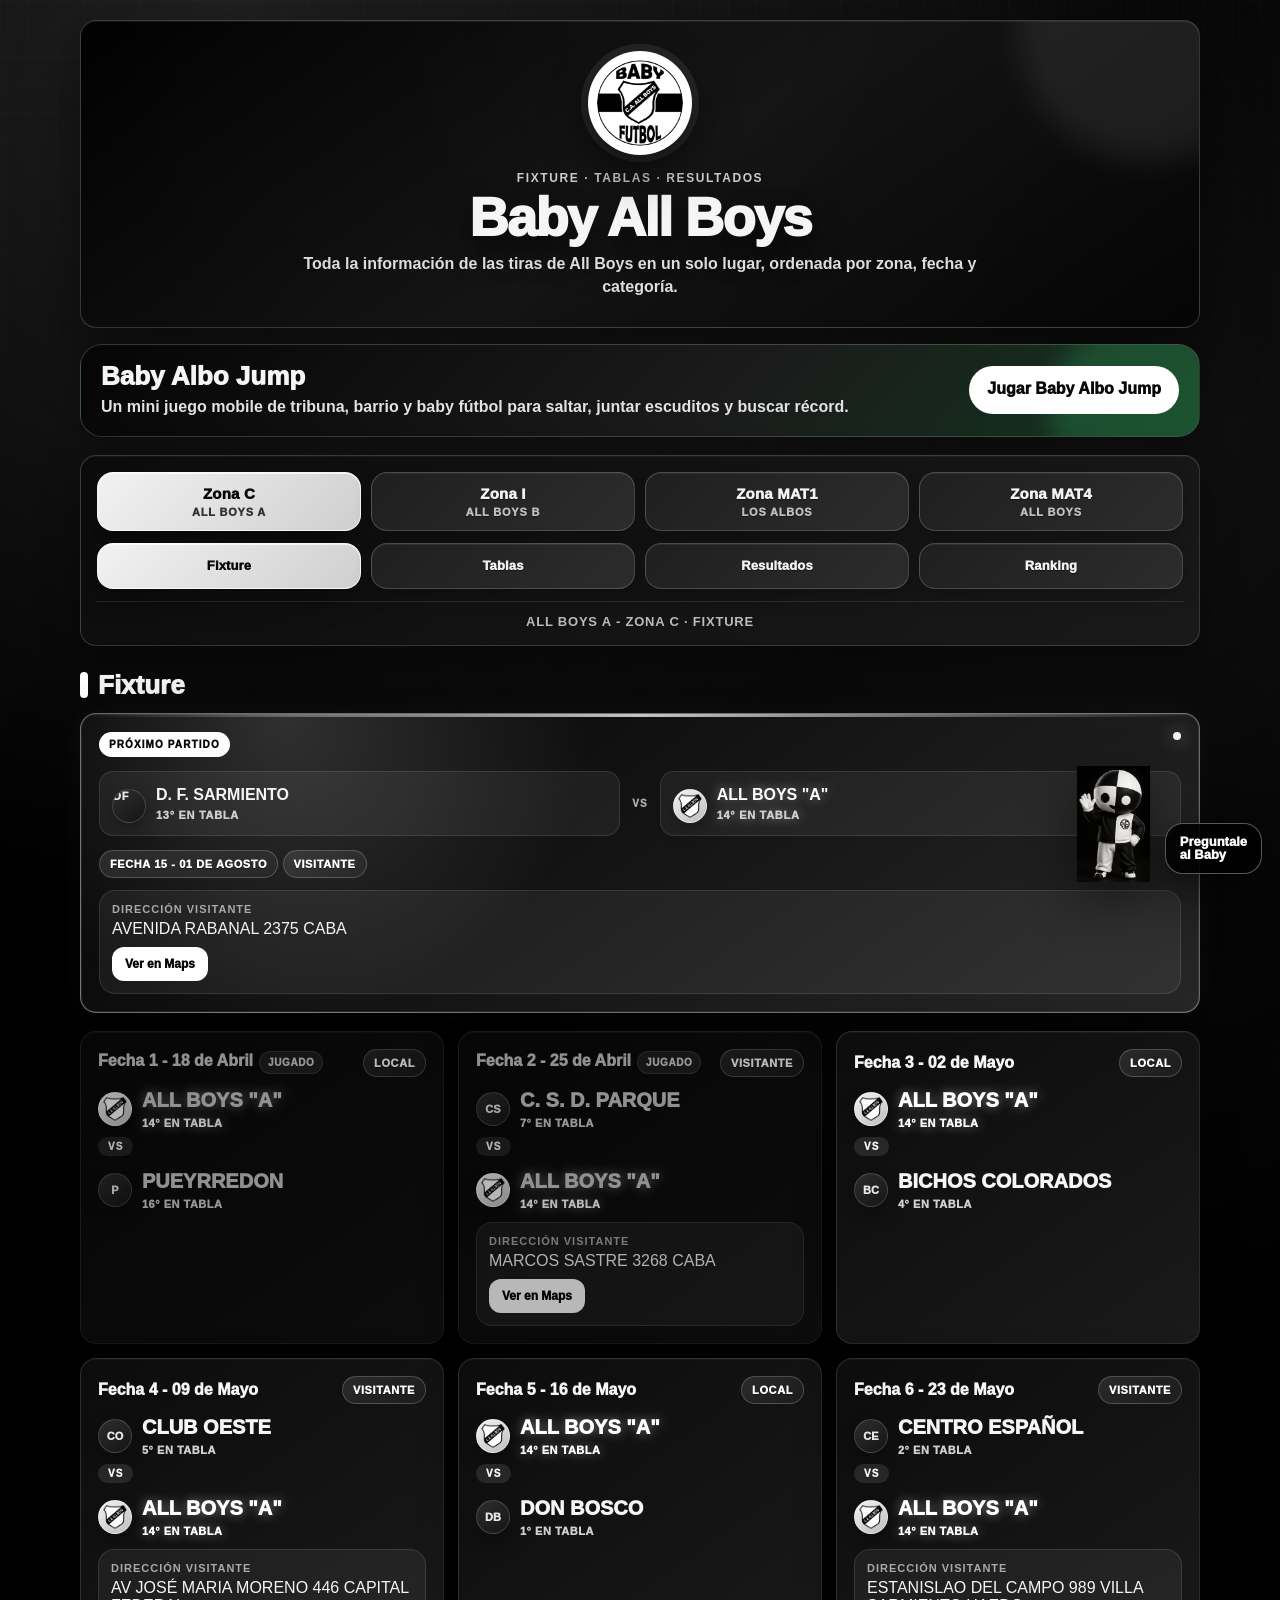
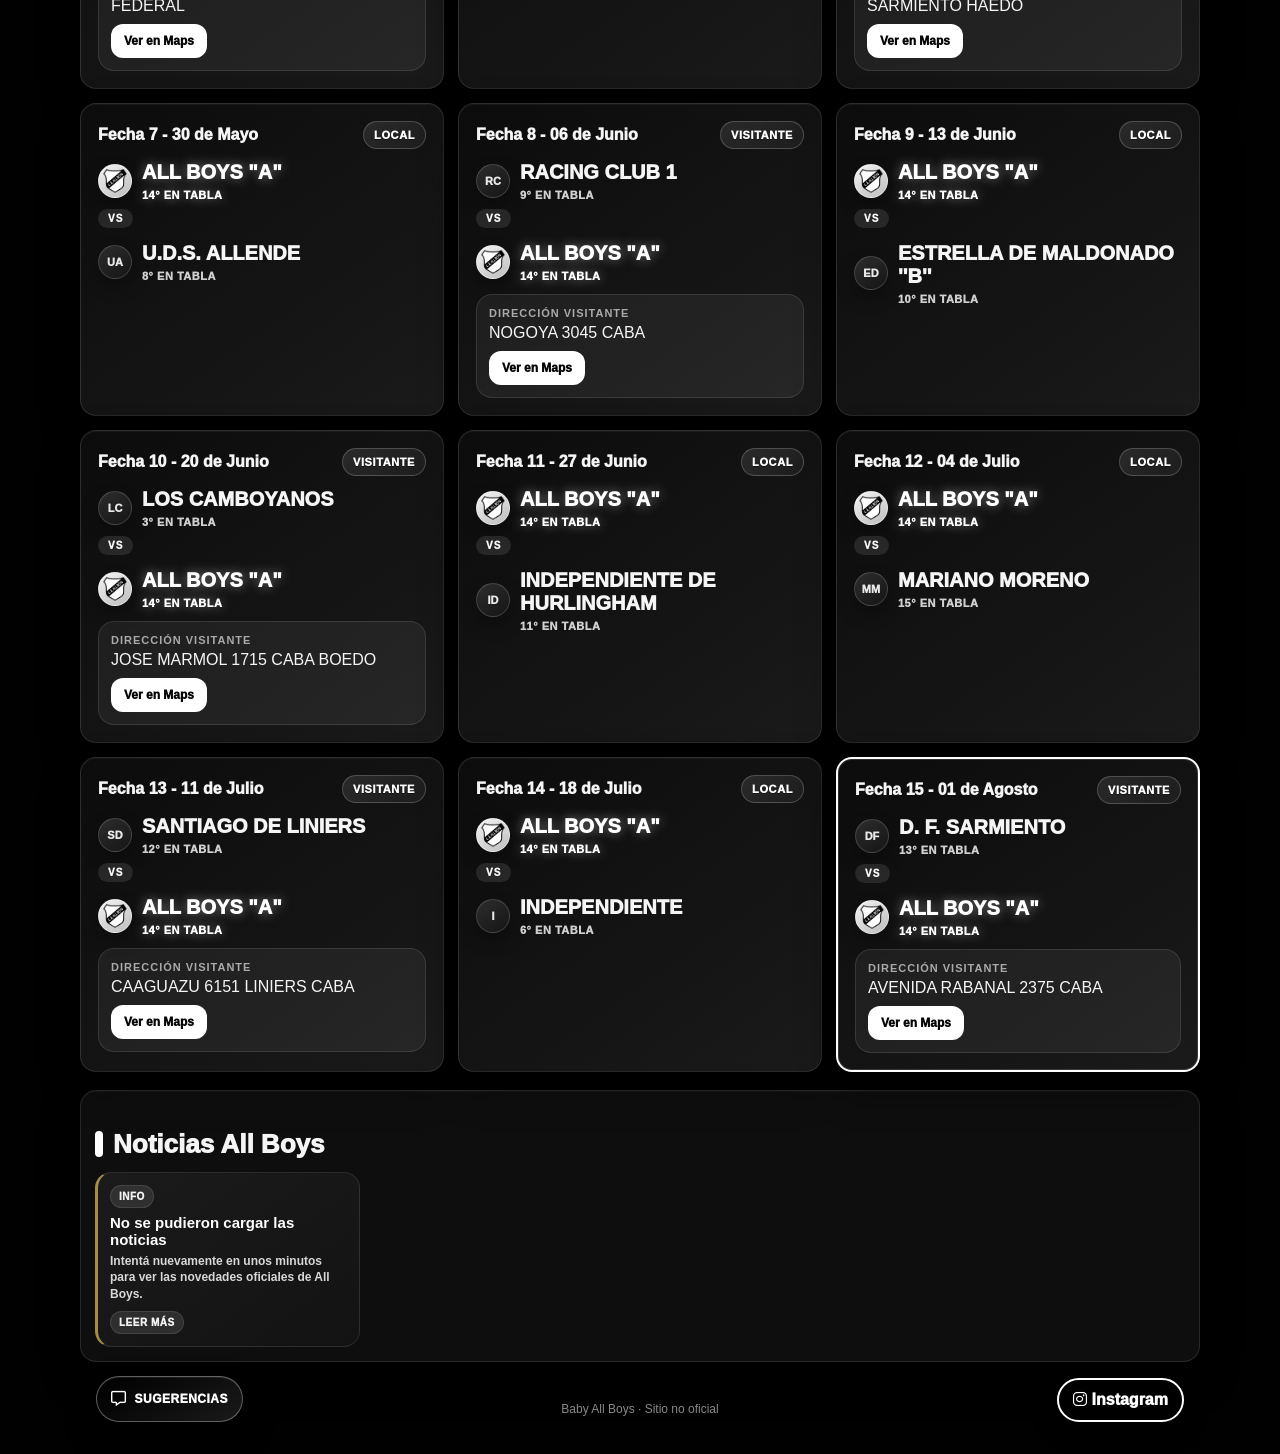
==== commit 0b5f4dbc: "agrega juego mobile Baby Albo Jump" ====
--- a/index.html
+++ b/index.html
@@ -126,6 +126,13 @@
 .hero-actions:empty{display:none}.prode-callout{display:grid;gap:12px;align-items:center;background:linear-gradient(135deg,#050505,#191919);border:1px solid rgba(255,255,255,.14);border-radius:22px;padding:16px;margin:18px 0;box-shadow:var(--shadow2)}
 .prode-callout h2{margin:0;font-size:24px}.prode-callout p{margin:6px 0 0;color:#d8d8d8;font-weight:800;line-height:1.4}.prode-callout .hero-btn{width:max-content}
 @media(min-width:760px){.prode-callout{grid-template-columns:1fr auto}}
+.baby-jump-callout{position:relative;overflow:hidden;display:grid;gap:14px;align-items:center;margin:0 0 18px;padding:16px;border:1px solid rgba(255,255,255,.18);border-radius:22px;background:linear-gradient(135deg,#050505,#1b1b1b 58%,#12351f);box-shadow:var(--shadow2)}
+.baby-jump-callout:before{content:"";position:absolute;inset:auto -40px -70px auto;width:190px;height:190px;border-radius:50%;background:rgba(57,182,106,.24);filter:blur(12px)}
+.baby-jump-callout h2{position:relative;margin:0;font-size:26px;line-height:1;font-weight:1000}
+.baby-jump-callout p{position:relative;margin:7px 0 0;color:#e2e2e2;font-weight:850;line-height:1.38}
+.baby-jump-callout .hero-btn{position:relative;width:max-content;min-height:48px}
+@media(min-width:760px){.baby-jump-callout{grid-template-columns:1fr auto;padding:18px 20px}}
+@media(max-width:760px){.baby-jump-callout .hero-btn{width:100%}}
 
 .fecha-summary{position:relative;overflow:hidden;border-radius:24px;padding:17px;margin:0 0 14px;background:linear-gradient(145deg,#030303,#171717 58%,#242424);border:1px solid rgba(255,255,255,.18);box-shadow:var(--shadow)}
 .fecha-summary.ganada{border-color:rgba(255,255,255,.72);box-shadow:0 16px 34px rgba(0,0,0,.45),0 0 0 1px rgba(255,255,255,.16) inset}
@@ -403,6 +410,14 @@
     <div class="hero-kicker">Fixture · Tablas · Resultados</div>
     <h1>Baby All Boys</h1>
     <p>Toda la información de las tiras de All Boys en un solo lugar, ordenada por zona, fecha y categoría.</p>
+  </section>
+
+  <section class="baby-jump-callout" aria-label="Baby Albo Jump">
+    <div>
+      <h2>Baby Albo Jump</h2>
+      <p>Un mini juego mobile de tribuna, barrio y baby fútbol para saltar, juntar escuditos y buscar récord.</p>
+    </div>
+    <a class="hero-btn" href="juego/index.html">Jugar Baby Albo Jump</a>
   </section>
 
   <a href="https://instagram.com/baby_allboys" target="_blank" rel="noopener noreferrer" class="instagram"><i class="fab fa-instagram"></i> Instagram</a>
